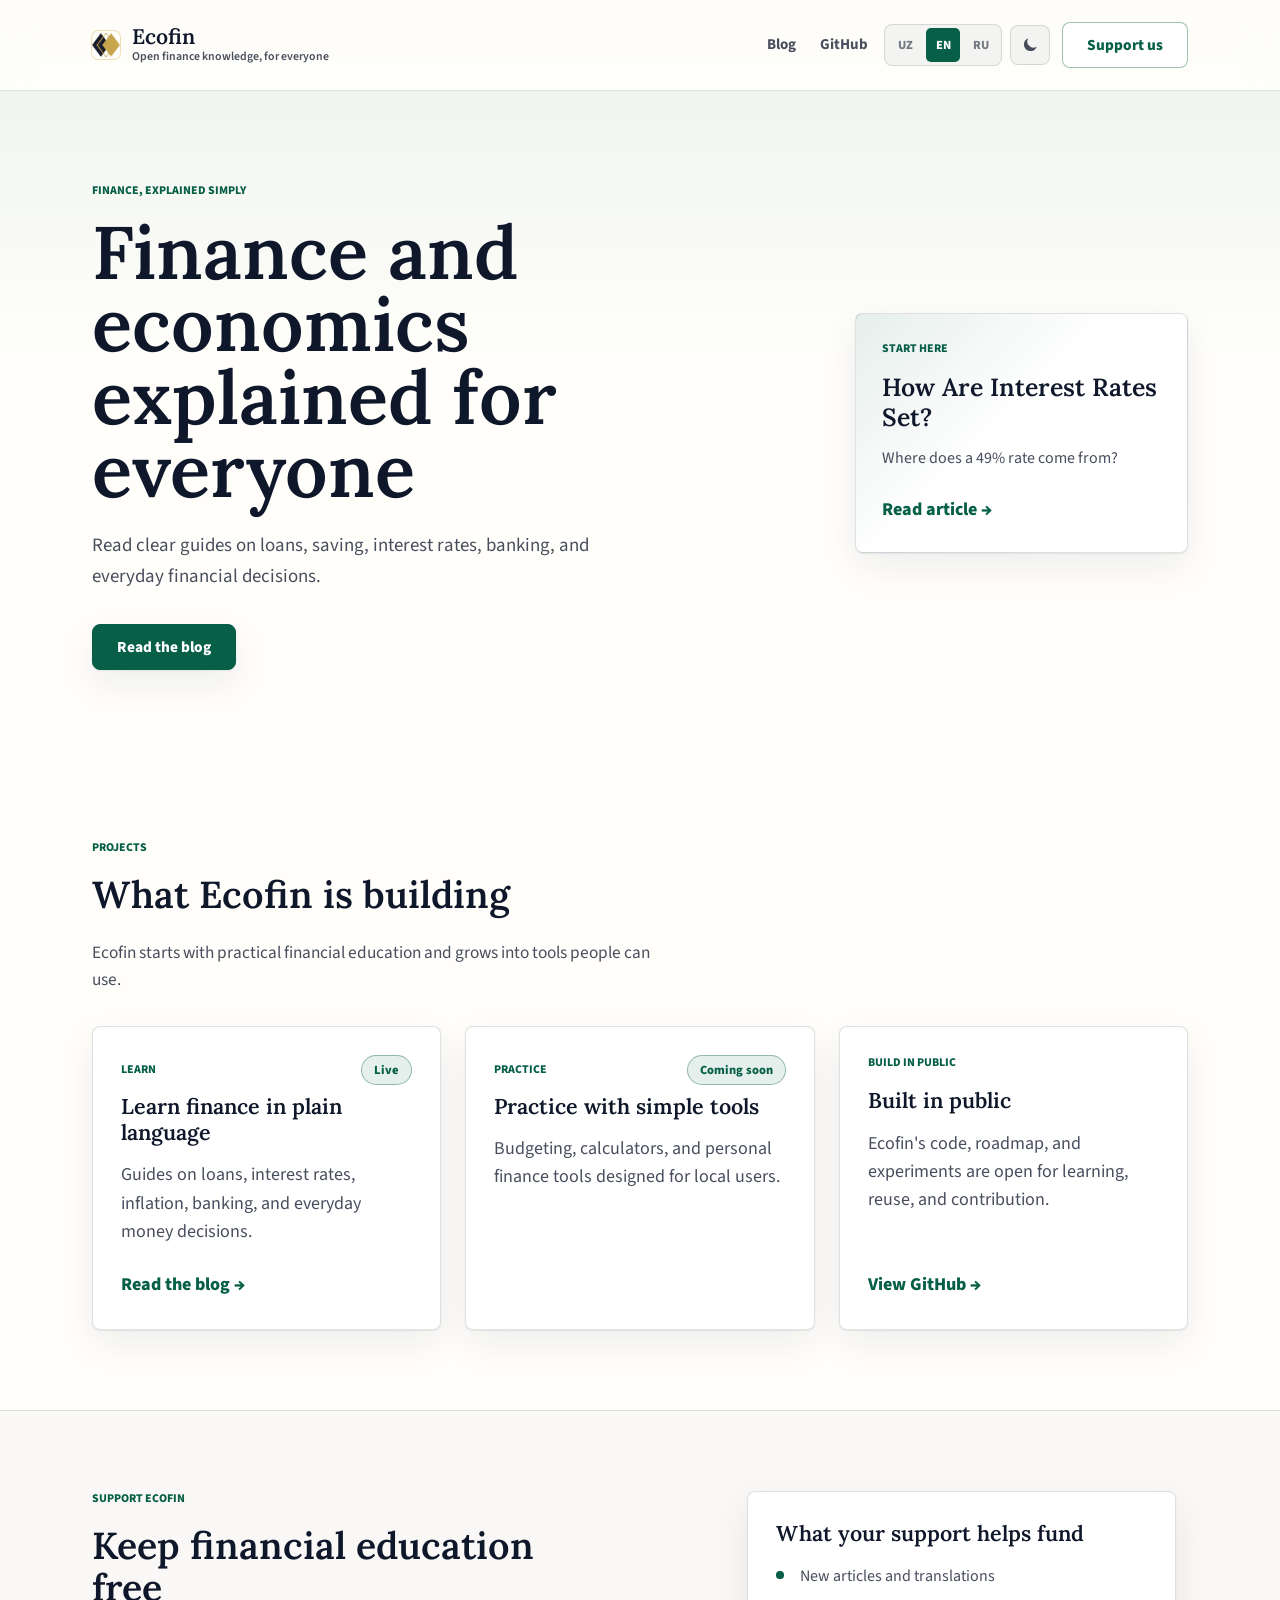
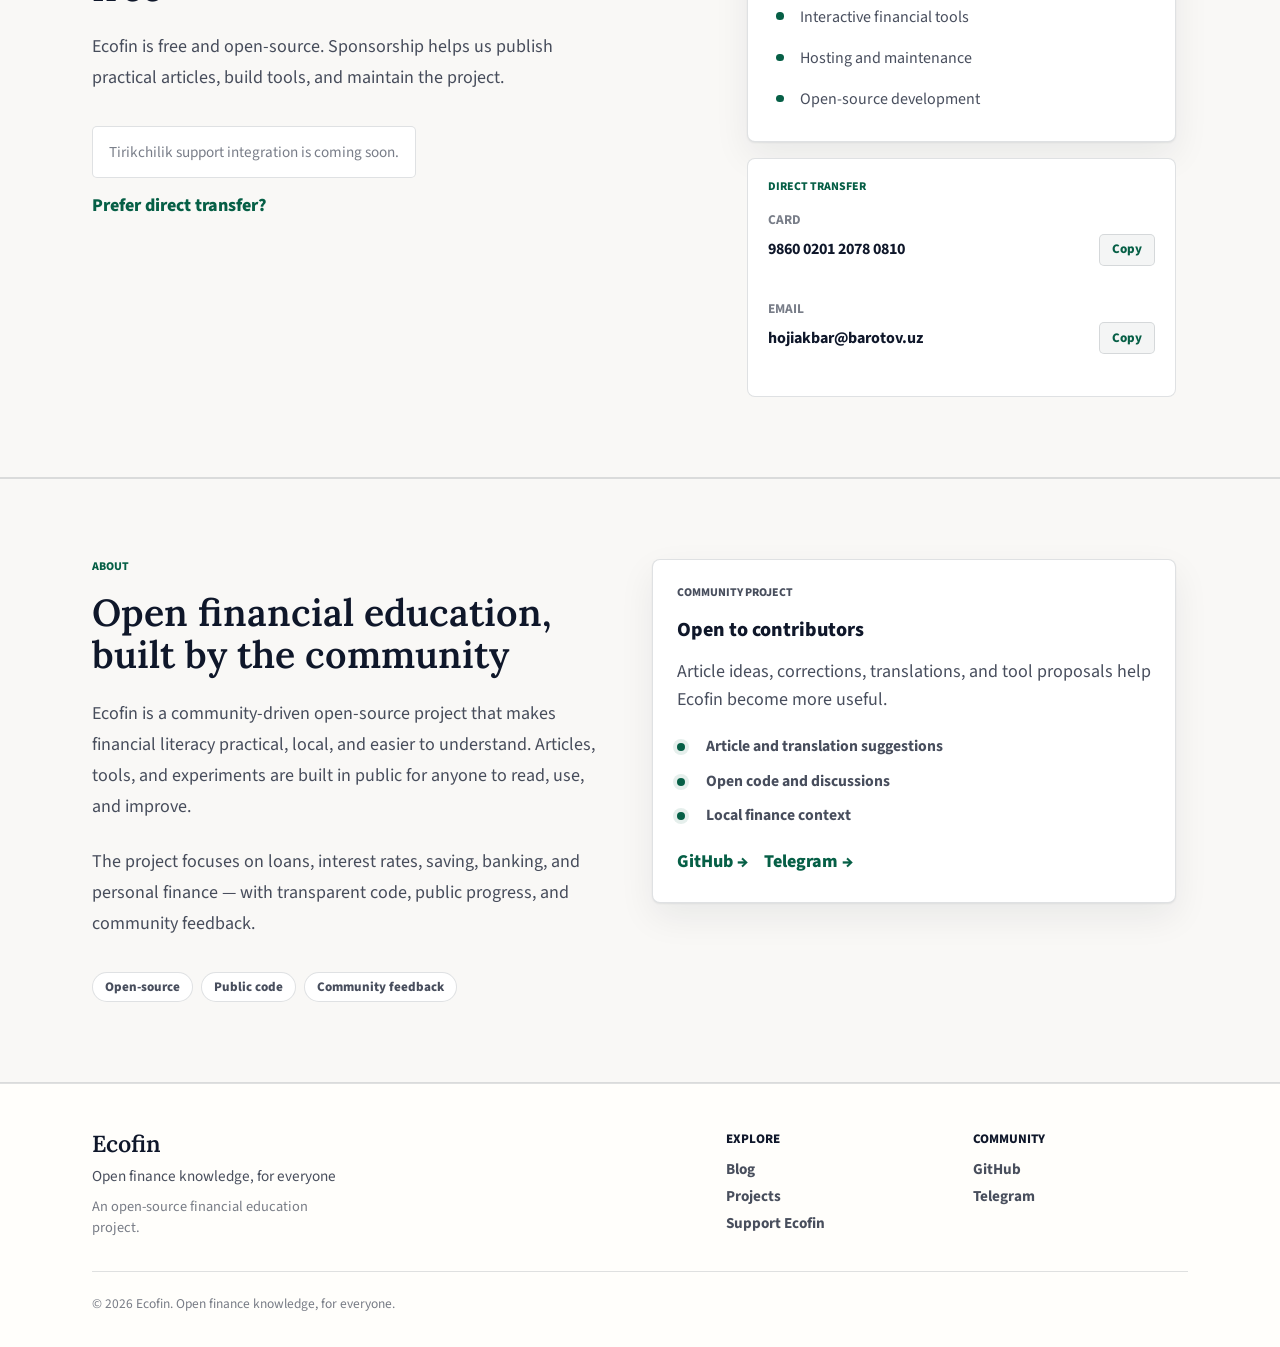
==== en/index.html @ 27144eed "20% SEO efforts" ====
<!doctype html>
<html lang="en">
    <head>
        <meta charset="UTF-8" />
        <meta name="viewport" content="width=device-width, initial-scale=1.0" />
        <meta name="author" content="Ecofin" />
        <meta name="robots" content="index, follow" />
        <meta name="description" content="Ecofin is a community-driven open-source project with simple guides on loans, saving, interest rates, banking, and everyday money decisions." />
        <meta property="og:title" content="Ecofin - financial literacy in simple language" />
        <meta property="og:description" content="Ecofin is a community-driven open-source project with simple guides on loans, saving, interest rates, banking, and everyday money decisions." />
        <meta property="og:type" content="website" />
        <meta property="og:url" content="https://ecofin.uz/en/" />
        <meta property="og:site_name" content="Ecofin" />
        <meta property="og:locale" content="en_US" />
        <meta property="og:locale:alternate" content="uz_UZ" />
        <meta property="og:locale:alternate" content="ru_RU" />
        <meta property="og:image" content="https://ecofin.uz/assets/ecofin-favicon.png" />
        <meta property="og:image:secure_url" content="https://ecofin.uz/assets/ecofin-favicon.png" />
        <meta property="og:image:type" content="image/png" />
        <meta property="og:image:width" content="152" />
        <meta property="og:image:height" content="128" />
        <meta property="og:image:alt" content="Ecofin - open finance knowledge, for everyone" />
        <meta name="twitter:card" content="summary" />
        <meta name="twitter:title" content="Ecofin - financial literacy in simple language" />
        <meta name="twitter:description" content="Ecofin is a community-driven open-source project with simple guides on loans, saving, interest rates, banking, and everyday money decisions." />
        <meta name="twitter:image" content="https://ecofin.uz/assets/ecofin-favicon.png" />
        <meta name="twitter:image:alt" content="Ecofin - open finance knowledge, for everyone" />
        <meta name="theme-color" content="#fffefb" />
        <title>Financial literacy and simple finance guides | Ecofin</title>
        <link rel="shortcut icon" href="../assets/ecofin-favicon.png" type="image/png" />
        <link rel="apple-touch-icon" href="../assets/ecofin-favicon.png" />
        <link rel="canonical" href="https://ecofin.uz/en/" />
        <link rel="alternate" hreflang="uz" href="https://ecofin.uz/" />
        <link rel="alternate" hreflang="en" href="https://ecofin.uz/en/" />
        <link rel="alternate" hreflang="ru" href="https://ecofin.uz/ru/" />
        <link rel="alternate" hreflang="x-default" href="https://ecofin.uz/" />
        <link rel="preconnect" href="https://fonts.googleapis.com" />
        <link rel="preconnect" href="https://fonts.gstatic.com" crossorigin />
        <link
            href="https://fonts.googleapis.com/css2?family=Lora:wght@500;600;700&family=Source+Sans+3:wght@400;500;600;700;800&display=swap"
            rel="stylesheet"
        />
        <link
            href="https://cdn.jsdelivr.net/npm/bootstrap@5.3.8/dist/css/bootstrap.min.css"
            rel="stylesheet"
            integrity="sha384-sRIl4kxILFvY47J16cr9ZwB07vP4J8+LH7qKQnuqkuIAvNWLzeN8tE5YBujZqJLB"
            crossorigin="anonymous"
        />
        <script>
            (() => {
                try {
                    if (localStorage.getItem("ecofin-theme") === "dark") {
                        document.documentElement.dataset.theme = "dark";
                        document
                            .querySelector('meta[name="theme-color"]')
                            ?.setAttribute("content", "#050807");
                    }
                } catch {
                    // Keep the light default when storage is unavailable.
                }
            })();
        </script>
        <script type="application/ld+json">
{
                "@context": "https://schema.org",
                "@graph": [
                                {
                                                "@type": "Organization",
                                                "@id": "https://ecofin.uz/#organization",
                                                "name": "Ecofin",
                                                "url": "https://ecofin.uz/",
                                                "logo": {
                                                                "@type": "ImageObject",
                                                                "url": "https://ecofin.uz/assets/ecofin-favicon.png",
                                                                "width": 152,
                                                                "height": 128
                                                },
                                                "sameAs": [
                                                                "https://github.com/ecofinuz",
                                                                "https://t.me/ecofin_uz"
                                                ]
                                },
                                {
                                                "@type": "WebSite",
                                                "@id": "https://ecofin.uz/#website",
                                                "url": "https://ecofin.uz/",
                                                "name": "Ecofin",
                                                "description": "Ecofin is a community-driven open-source project with simple guides on loans, saving, interest rates, banking, and everyday money decisions.",
                                                "publisher": {
                                                                "@id": "https://ecofin.uz/#organization"
                                                },
                                                "inLanguage": "en"
                                },
                                {
                                                "@type": "WebPage",
                                                "@id": "https://ecofin.uz/en/#webpage",
                                                "url": "https://ecofin.uz/en/",
                                                "name": "Financial literacy and simple finance guides | Ecofin",
                                                "description": "Ecofin is a community-driven open-source project with simple guides on loans, saving, interest rates, banking, and everyday money decisions.",
                                                "isPartOf": {
                                                                "@id": "https://ecofin.uz/#website"
                                                },
                                                "about": {
                                                                "@id": "https://ecofin.uz/#organization"
                                                },
                                                "inLanguage": "en"
                                }
                ]
}
        </script>
        <link rel="stylesheet" href="../style.css" />
        <!-- Google tag (gtag.js) -->
        <script
            async
            src="https://www.googletagmanager.com/gtag/js?id=G-R73J85XQ5N"
        ></script>
        <script>
            window.dataLayer = window.dataLayer || [];
            function gtag() {
                dataLayer.push(arguments);
            }
            gtag("js", new Date());

            gtag("config", "G-R73J85XQ5N");
        </script>
    </head>
    <body>
        <nav
            class="navbar navbar-expand-md site-nav sticky-top"
            aria-label="Primary navigation"
        >
            <div class="container">
                <a
                    href="/en/"
                    class="navbar-brand nav-brand"
                    aria-label="Ecofin home"
                >
                    <img
                        src="../assets/ecofin-favicon.png"
                        alt=""
                        class="nav-brand-logo"
                        width="28"
                        height="28"
                    />
                    <span class="nav-brand-copy">
                        <span class="nav-brand-name">Ecofin</span>
                        <span class="nav-brand-tagline i18n" data-lang="uz" hidden>
                            Ochiq moliyaviy bilim, hamma uchun
                        </span>
                        <span
                            class="nav-brand-tagline i18n"
                            data-lang="en"
                        >
                            Open finance knowledge, for everyone
                        </span>
                        <span
                            class="nav-brand-tagline i18n"
                            data-lang="ru"
                         hidden>
                            Открытые финансовые знания, для всех
                        </span>
                    </span>
                </a>

                <button
                    class="navbar-toggler"
                    type="button"
                    data-bs-toggle="collapse"
                    data-bs-target="#primaryNav"
                    aria-controls="primaryNav"
                    aria-expanded="false"
                    aria-label="Toggle navigation"
                >
                    <span class="navbar-toggler-icon"></span>
                </button>

                <div class="collapse navbar-collapse nav-menu" id="primaryNav">
                    <div
                        class="navbar-nav ms-md-auto align-items-md-center gap-md-2"
                    >
                        <a href="https://blog.ecofin.uz/en/" class="nav-link">
                            <span class="i18n" data-lang="uz" hidden>Blog</span>
                            <span class="i18n" data-lang="en">Blog</span>
                            <span class="i18n" data-lang="ru" hidden>Блог</span>
                        </a>

                        <a
                            href="https://github.com/ecofinuz"
                            target="_blank"
                            rel="noopener noreferrer"
                            class="nav-link"
                        >
                            GitHub
                        </a>

                        <nav
                            class="language-switch btn-group my-3 my-md-0"
                            aria-label="Language selector"
                        >
                                <a
                                    href="/"
                                    class="language-option"
                                    hreflang="uz"
                                    lang="uz"
                                >
                                    UZ
                                </a>
                                <a
                                    href="/en/"
                                    class="language-option active"
                                    hreflang="en"
                                    lang="en"
                                    aria-current="page"
                                >
                                    EN
                                </a>
                                <a
                                    href="/ru/"
                                    class="language-option"
                                    hreflang="ru"
                                    lang="ru"
                                >
                                    RU
                                </a>
                        </nav>

                        <button
                            class="theme-toggle my-1 my-md-0"
                            type="button"
                            data-theme-toggle
                            aria-label="Toggle color theme"
                            aria-pressed="false"
                        >
                            <svg
                                class="theme-toggle-icon theme-toggle-moon"
                                width="18"
                                height="18"
                                viewBox="0 0 24 24"
                                aria-hidden="true"
                            >
                                <path
                                    d="M21 14.2A8.1 8.1 0 0 1 9.8 3 8.8 8.8 0 1 0 21 14.2Z"
                                />
                            </svg>
                            <svg
                                class="theme-toggle-icon theme-toggle-sun"
                                width="18"
                                height="18"
                                viewBox="0 0 24 24"
                                aria-hidden="true"
                            >
                                <circle cx="12" cy="12" r="4" />
                                <path d="M12 2v2" />
                                <path d="M12 20v2" />
                                <path d="m4.93 4.93 1.41 1.41" />
                                <path d="m17.66 17.66 1.41 1.41" />
                                <path d="M2 12h2" />
                                <path d="M20 12h2" />
                                <path d="m6.34 17.66-1.41 1.41" />
                                <path d="m19.07 4.93-1.41 1.41" />
                            </svg>
                        </button>

                        <a
                            href="#sponsors"
                            class="btn button button-primary nav-support ms-md-1"
                        >
                            <span class="i18n" data-lang="uz"
                                 hidden>Qo'llab-quvvatlash</span
                            >
                            <span class="i18n" data-lang="en"
                                >Support us</span
                            >
                            <span class="i18n" data-lang="ru"
                                 hidden>Поддержать</span
                            >
                        </a>
                    </div>
                </div>
            </div>
        </nav>

        <main class="site-main">
            <section class="hero container" aria-labelledby="hero-title">
                <div class="row align-items-center g-5">
                    <div class="col-lg-7 col-xl-7 hero-copy">
                        <p class="label-small i18n" data-lang="uz" hidden>
                            Moliya sodda tilda
                        </p>
                        <p class="label-small i18n" data-lang="en">
                            Finance, explained simply
                        </p>
                        <p class="label-small i18n" data-lang="ru" hidden>
                            Финансы простым языком
                        </p>

                        <h1 id="hero-title" class="hero-title">
                            <span class="i18n" data-lang="uz"
                                 hidden>Moliya va iqtisod hammaga tushunarli
                                tilda</span
                            >
                            <span class="i18n" data-lang="en"
                                >Finance and economics explained for
                                everyone</span
                            >
                            <span class="i18n" data-lang="ru"
                                 hidden>Финансы и экономика понятным языком для
                                каждого</span
                            >
                        </h1>

                        <p class="hero-lede i18n" data-lang="uz" hidden>
                            Kreditlar, jamg'arma, foiz stavkalari, bank
                            xizmatlari va kundalik moliyaviy qarorlar bo'yicha
                            sodda qo'llanmalarni o'qing.
                        </p>
                        <p class="hero-lede i18n" data-lang="en">
                            Read clear guides on loans, saving, interest rates,
                            banking, and everyday financial decisions.
                        </p>
                        <p class="hero-lede i18n" data-lang="ru" hidden>
                            Читайте понятные материалы о кредитах, сбережениях,
                            процентных ставках, банках и повседневных финансовых
                            решениях.
                        </p>

                        <div
                            class="d-flex flex-column flex-sm-row gap-3 hero-actions"
                        >
                            <a
                                href="https://blog.ecofin.uz"
                                class="btn button button-primary i18n"
                                data-lang="uz"
                             hidden>
                                Blogni o'qish
                            </a>
                            <a
                                href="https://blog.ecofin.uz/en/"
                                class="btn button button-primary i18n"
                                data-lang="en"
                            >
                                Read the blog
                            </a>
                            <a
                                href="https://blog.ecofin.uz/ru/"
                                class="btn button button-primary i18n"
                                data-lang="ru"
                             hidden>
                                Читать блог
                            </a>
                        </div>
                    </div>

                    <div class="col-lg-5 col-xl-4 offset-xl-1">
                        <article class="hero-start-card">
                            <p class="label-small i18n" data-lang="uz" hidden>
                                Shu yerdan boshlang
                            </p>
                            <p class="label-small i18n" data-lang="en">
                                Start here
                            </p>
                            <p class="label-small i18n" data-lang="ru" hidden>
                                Начните здесь
                            </p>

                            <h2 class="hero-start-title">
                                <span class="i18n" data-lang="uz"
                                     hidden>Foiz stavkasi qanday belgilanadi?</span
                                >
                                <span class="i18n" data-lang="en"
                                    >How Are Interest Rates Set?</span
                                >
                                <span class="i18n" data-lang="ru"
                                     hidden>Как формируется процентная ставка?</span
                                >
                            </h2>

                            <p
                                class="hero-start-description i18n"
                                data-lang="uz"
                             hidden>
                                49% stavka qayerdan keladi?
                            </p>
                            <p
                                class="hero-start-description i18n"
                                data-lang="en"
                            >
                                Where does a 49% rate come from?
                            </p>
                            <p
                                class="hero-start-description i18n"
                                data-lang="ru"
                             hidden>
                                Откуда берется ставка 49%?
                            </p>

                            <a
                                href="https://blog.ecofin.uz/kredit/foiz-stavkasi-qanday-belgilanadi/"
                                class="text-link hero-start-link i18n"
                                data-lang="uz"
                             hidden>
                                Maqolani o'qish →
                            </a>
                            <a
                                href="https://blog.ecofin.uz/en/loan/how-rates-are-determined/"
                                class="text-link hero-start-link i18n"
                                data-lang="en"
                            >
                                Read article →
                            </a>
                            <a
                                href="https://blog.ecofin.uz/ru/kredit/kak-formiruetsya-protsentnaya-stavka/"
                                class="text-link hero-start-link i18n"
                                data-lang="ru"
                             hidden>
                                Читать статью →
                            </a>
                        </article>
                    </div>
                </div>
            </section>

            <section
                id="projects"
                class="page-section"
                aria-labelledby="projects-title"
            >
                <div class="container">
                    <p class="section-label i18n" data-lang="uz" hidden>Loyihalar</p>
                    <p class="section-label i18n" data-lang="en">
                        Projects
                    </p>
                    <p class="section-label i18n" data-lang="ru" hidden>
                        Проекты
                    </p>

                    <div class="section-heading-row">
                        <h2 id="projects-title">
                            <span class="i18n" data-lang="uz"
                                 hidden>Ecofin nimalar yaratmoqda</span
                            >
                            <span class="i18n" data-lang="en"
                                >What Ecofin is building</span
                            >
                            <span class="i18n" data-lang="ru"
                                 hidden>Что создает Ecofin</span
                            >
                        </h2>
                        <p class="section-subtitle i18n" data-lang="uz" hidden>
                            Ecofin amaliy moliyaviy ta'limdan boshlanadi va
                            odamlar ishlata oladigan vositalarga aylanadi.
                        </p>
                        <p class="section-subtitle i18n" data-lang="en">
                            Ecofin starts with practical financial education and
                            grows into tools people can use.
                        </p>
                        <p class="section-subtitle i18n" data-lang="ru" hidden>
                            Ecofin начинается с практического финансового
                            образования и развивается в инструменты, которыми
                            можно пользоваться.
                        </p>
                    </div>

                    <div class="row g-4">
                        <div class="col-12 col-md-4">
                            <article
                                class="card info-card project-card project-card--passive h-100"
                            >
                                <div class="card-body">
                                    <div class="card-topline">
                                        <p class="eyebrow">
                                            <span class="i18n" data-lang="uz"
                                                 hidden>O'rganing</span
                                            >
                                            <span
                                                class="i18n"
                                                data-lang="en"
                                                >Learn</span
                                            >
                                            <span
                                                class="i18n"
                                                data-lang="ru"
                                                 hidden>Учитесь</span
                                            >
                                        </p>
                                        <span class="badge">
                                            <span class="i18n" data-lang="uz"
                                                 hidden>Ishlayapti</span
                                            >
                                            <span
                                                class="i18n"
                                                data-lang="en"
                                                >Live</span
                                            >
                                            <span
                                                class="i18n"
                                                data-lang="ru"
                                                 hidden>Доступно</span
                                            >
                                        </span>
                                    </div>
                                    <h3>
                                        <span class="i18n" data-lang="uz"
                                             hidden>Moliyani sodda tilda
                                            o'rganing</span
                                        >
                                        <span class="i18n" data-lang="en"
                                            >Learn finance in plain
                                            language</span
                                        >
                                        <span class="i18n" data-lang="ru"
                                             hidden>Изучайте финансы простым
                                            языком</span
                                        >
                                    </h3>
                                    <p
                                        class="project-card-copy i18n"
                                        data-lang="uz"
                                     hidden>
                                        Kreditlar, foiz stavkalari, inflyatsiya,
                                        bank xizmatlari va kundalik pul
                                        qarorlari bo'yicha qo'llanmalar.
                                    </p>
                                    <p
                                        class="project-card-copy i18n"
                                        data-lang="en"
                                    >
                                        Guides on loans, interest rates,
                                        inflation, banking, and everyday money
                                        decisions.
                                    </p>
                                    <p
                                        class="project-card-copy i18n"
                                        data-lang="ru"
                                     hidden>
                                        Материалы о кредитах, процентных
                                        ставках, инфляции, банках и повседневных
                                        денежных решениях.
                                    </p>
                                    <a
                                        href="https://blog.ecofin.uz"
                                        class="text-link i18n"
                                        data-lang="uz"
                                         hidden>Blogni o'qish →</a
                                    >
                                    <a
                                        href="https://blog.ecofin.uz/en/"
                                        class="text-link i18n"
                                        data-lang="en"
                                        >Read the blog →</a
                                    >
                                    <a
                                        href="https://blog.ecofin.uz/ru/"
                                        class="text-link i18n"
                                        data-lang="ru"
                                         hidden>Читать блог →</a
                                    >
                                </div>
                            </article>
                        </div>

                        <div class="col-12 col-md-4">
                            <article class="card info-card project-card h-100">
                                <div class="card-body">
                                    <div class="card-topline">
                                        <p class="eyebrow">
                                            <span class="i18n" data-lang="uz"
                                                 hidden>Amalda qo'llang</span
                                            >
                                            <span
                                                class="i18n"
                                                data-lang="en"
                                                >Practice</span
                                            >
                                            <span
                                                class="i18n"
                                                data-lang="ru"
                                                 hidden>Практикуйтесь</span
                                            >
                                        </p>
                                        <span class="badge">
                                            <span class="i18n" data-lang="uz"
                                                 hidden>Tez kunda</span
                                            >
                                            <span
                                                class="i18n"
                                                data-lang="en"
                                                >Coming soon</span
                                            >
                                            <span
                                                class="i18n"
                                                data-lang="ru"
                                                 hidden>Скоро</span
                                            >
                                        </span>
                                    </div>
                                    <h3>
                                        <span class="i18n" data-lang="uz"
                                             hidden>Sodda vositalar bilan mashq
                                            qiling</span
                                        >
                                        <span class="i18n" data-lang="en"
                                            >Practice with simple tools</span
                                        >
                                        <span class="i18n" data-lang="ru"
                                             hidden>Практикуйтесь с простыми
                                            инструментами</span
                                        >
                                    </h3>
                                    <p
                                        class="project-card-copy i18n"
                                        data-lang="uz"
                                     hidden>
                                        Mahalliy foydalanuvchilar uchun budjet,
                                        kalkulyatorlar va shaxsiy moliya
                                        vositalari.
                                    </p>
                                    <p
                                        class="project-card-copy i18n"
                                        data-lang="en"
                                    >
                                        Budgeting, calculators, and personal
                                        finance tools designed for local users.
                                    </p>
                                    <p
                                        class="project-card-copy i18n"
                                        data-lang="ru"
                                     hidden>
                                        Бюджетирование, калькуляторы и
                                        инструменты личных финансов для
                                        локальных пользователей.
                                    </p>
                                </div>
                            </article>
                        </div>

                        <div class="col-12 col-md-4">
                            <article class="card info-card project-card h-100">
                                <div class="card-body">
                                    <p class="eyebrow">
                                        <span class="i18n" data-lang="uz"
                                             hidden>Ochiq yaratiladi</span
                                        >
                                        <span class="i18n" data-lang="en"
                                            >Build in public</span
                                        >
                                        <span class="i18n" data-lang="ru"
                                             hidden>Открытая разработка</span
                                        >
                                    </p>
                                    <h3>
                                        <span class="i18n" data-lang="uz"
                                             hidden>Ochiq tarzda quriladi</span
                                        >
                                        <span class="i18n" data-lang="en"
                                            >Built in public</span
                                        >
                                        <span class="i18n" data-lang="ru"
                                             hidden>Создается открыто</span
                                        >
                                    </h3>
                                    <p
                                        class="project-card-copy i18n"
                                        data-lang="uz"
                                     hidden>
                                        Ecofin kodi, rejasi va tajribalari
                                        o'rganish, qayta ishlatish va hissa
                                        qo'shish uchun ochiq.
                                    </p>
                                    <p
                                        class="project-card-copy i18n"
                                        data-lang="en"
                                    >
                                        Ecofin's code, roadmap, and experiments
                                        are open for learning, reuse, and
                                        contribution.
                                    </p>
                                    <p
                                        class="project-card-copy i18n"
                                        data-lang="ru"
                                     hidden>
                                        Код, планы и эксперименты Ecofin открыты
                                        для изучения, повторного использования и
                                        участия.
                                    </p>
                                    <a
                                        href="https://github.com/ecofinuz"
                                        target="_blank"
                                        rel="noopener noreferrer"
                                        class="text-link"
                                    >
                                        <span class="i18n" data-lang="uz"
                                             hidden>GitHub'da ko'rish →</span
                                        >
                                        <span class="i18n" data-lang="en"
                                            >View GitHub →</span
                                        >
                                        <span class="i18n" data-lang="ru"
                                             hidden>Смотреть на GitHub →</span
                                        >
                                    </a>
                                </div>
                            </article>
                        </div>
                    </div>
                </div>
            </section>

            <section
                id="sponsors"
                class="page-section section-band sponsors-section"
                aria-labelledby="sponsors-title"
            >
                <div class="container">
                    <div class="row g-5 align-items-start">
                        <div class="col-lg-6 section-copy">
                            <p class="section-label i18n" data-lang="uz" hidden>
                                Ecofin'ni qo'llab-quvvatlang
                            </p>
                            <p class="section-label i18n" data-lang="en">
                                Support Ecofin
                            </p>
                            <p class="section-label i18n" data-lang="ru" hidden>
                                Поддержите Ecofin
                            </p>

                            <h2 id="sponsors-title">
                                <span class="i18n" data-lang="uz"
                                     hidden>Moliyaviy ta'lim bepul qolishiga yordam
                                    bering</span
                                >
                                <span class="i18n" data-lang="en"
                                    >Keep financial education free</span
                                >
                                <span class="i18n" data-lang="ru"
                                     hidden>Помогите сохранить финансовое образование
                                    бесплатным</span
                                >
                            </h2>

                            <p class="i18n" data-lang="uz" hidden>
                                Ecofin bepul va ochiq kodli. Homiylik amaliy
                                maqolalar chiqarish, vositalar yaratish va
                                loyihani qo'llab turishga yordam beradi.
                            </p>
                            <p class="i18n" data-lang="en">
                                Ecofin is free and open-source. Sponsorship
                                helps us publish practical articles, build
                                tools, and maintain the project.
                            </p>
                            <p class="i18n" data-lang="ru" hidden>
                                Ecofin бесплатный и с открытым исходным кодом.
                                Поддержка помогает выпускать практические
                                материалы, создавать инструменты и поддерживать
                                проект.
                            </p>

                            <div class="support-actions">
                                <a
                                    class="btn button button-primary support-service-link"
                                    data-support-service-link
                                    target="_blank"
                                    rel="noopener noreferrer"
                                    hidden
                                >
                                    <span class="i18n" data-lang="uz"
                                         hidden>Tirikchilik orqali qo'llab-quvvatlash
                                        →</span
                                    >
                                    <span class="i18n" data-lang="en"
                                        >Support on Tirikchilik →</span
                                    >
                                    <span class="i18n" data-lang="ru"
                                         hidden>Поддержать через Tirikchilik →</span
                                    >
                                </a>

                                <p
                                    class="support-service-note"
                                    data-support-service-note
                                >
                                    <span class="i18n" data-lang="uz" hidden>
                                        Tirikchilik orqali qo'llab-quvvatlash
                                        tez kunda qo'shiladi.
                                    </span>
                                    <span class="i18n" data-lang="en">
                                        Tirikchilik support integration is
                                        coming soon.
                                    </span>
                                    <span class="i18n" data-lang="ru" hidden>
                                        Поддержка через Tirikchilik скоро
                                        появится.
                                    </span>
                                </p>

                                <a
                                    href="#direct-transfer"
                                    class="text-link support-direct-link"
                                >
                                    <span class="i18n" data-lang="uz"
                                         hidden>To'g'ridan-to'g'ri o'tkazma
                                        kerakmi?</span
                                    >
                                    <span class="i18n" data-lang="en"
                                        >Prefer direct transfer?</span
                                    >
                                    <span class="i18n" data-lang="ru"
                                         hidden>Предпочитаете прямой перевод?</span
                                    >
                                </a>
                            </div>
                        </div>

                        <div class="col-lg-5 offset-lg-1">
                            <article class="card info-card funding-card">
                                <div class="card-body">
                                    <h3>
                                        <span class="i18n" data-lang="uz"
                                             hidden>Homiylik nimalarga yordam
                                            beradi</span
                                        >
                                        <span class="i18n" data-lang="en"
                                            >What your support helps fund</span
                                        >
                                        <span class="i18n" data-lang="ru"
                                             hidden>На что помогает поддержка</span
                                        >
                                    </h3>
                                    <ul class="funding-list">
                                        <li>
                                            <span class="i18n" data-lang="uz"
                                                 hidden>Yangi maqolalar va
                                                tarjimalar</span
                                            >
                                            <span
                                                class="i18n"
                                                data-lang="en"
                                                >New articles and
                                                translations</span
                                            >
                                            <span
                                                class="i18n"
                                                data-lang="ru"
                                                 hidden>Новые статьи и переводы</span
                                            >
                                        </li>
                                        <li>
                                            <span class="i18n" data-lang="uz"
                                                 hidden>Interaktiv moliyaviy
                                                vositalar</span
                                            >
                                            <span
                                                class="i18n"
                                                data-lang="en"
                                                >Interactive financial
                                                tools</span
                                            >
                                            <span
                                                class="i18n"
                                                data-lang="ru"
                                                 hidden>Интерактивные финансовые
                                                инструменты</span
                                            >
                                        </li>
                                        <li>
                                            <span class="i18n" data-lang="uz"
                                                 hidden>Hosting va texnik xizmat</span
                                            >
                                            <span
                                                class="i18n"
                                                data-lang="en"
                                                >Hosting and maintenance</span
                                            >
                                            <span
                                                class="i18n"
                                                data-lang="ru"
                                                 hidden>Хостинг и поддержка</span
                                            >
                                        </li>
                                        <li>
                                            <span class="i18n" data-lang="uz"
                                                 hidden>Ochiq kodli ishlab
                                                chiqish</span
                                            >
                                            <span
                                                class="i18n"
                                                data-lang="en"
                                                >Open-source development</span
                                            >
                                            <span
                                                class="i18n"
                                                data-lang="ru"
                                                 hidden>Open-source разработка</span
                                            >
                                        </li>
                                    </ul>
                                </div>
                            </article>

                            <article
                                id="direct-transfer"
                                class="card info-card direct-transfer-card"
                            >
                                <div class="card-body">
                                    <p class="eyebrow">
                                        <span class="i18n" data-lang="uz"
                                             hidden>To'g'ridan-to'g'ri o'tkazma</span
                                        >
                                        <span class="i18n" data-lang="en"
                                            >Direct transfer</span
                                        >
                                        <span class="i18n" data-lang="ru"
                                             hidden>Прямой перевод</span
                                        >
                                    </p>
                                    <div class="transfer-details">
                                        <div class="direct-transfer-row">
                                            <span class="transfer-label">
                                                <span
                                                    class="i18n"
                                                    data-lang="uz"
                                                     hidden>Karta</span
                                                >
                                                <span
                                                    class="i18n"
                                                    data-lang="en"
                                                    >Card</span
                                                >
                                                <span
                                                    class="i18n"
                                                    data-lang="ru"
                                                     hidden>Карта</span
                                                >
                                            </span>
                                            <strong>9860 0201 2078 0810</strong>
                                            <button
                                                class="copy-button"
                                                type="button"
                                                data-copy-value="9860 0201 2078 0810"
                                                data-copy-copied-uz="Karta nusxalandi"
                                                data-copy-copied-en="Card copied"
                                                data-copy-copied-ru="Карта скопирована"
                                                data-copy-failed-uz="Nusxalab bo'lmadi"
                                                data-copy-failed-en="Could not copy"
                                                data-copy-failed-ru="Не удалось скопировать"
                                            >
                                                <span
                                                    class="i18n"
                                                    data-lang="uz"
                                                     hidden>Nusxalash</span
                                                >
                                                <span
                                                    class="i18n"
                                                    data-lang="en"
                                                    >Copy</span
                                                >
                                                <span
                                                    class="i18n"
                                                    data-lang="ru"
                                                     hidden>Копировать</span
                                                >
                                            </button>
                                            <span
                                                class="copy-status"
                                                data-copy-status
                                                aria-live="polite"
                                            ></span>
                                        </div>

                                        <div class="direct-transfer-row">
                                            <span class="transfer-label"
                                                >Email</span
                                            >
                                            <strong
                                                >hojiakbar@barotov.uz</strong
                                            >
                                            <button
                                                class="copy-button"
                                                type="button"
                                                data-copy-value="hojiakbar@barotov.uz"
                                                data-copy-copied-uz="Email nusxalandi"
                                                data-copy-copied-en="Email copied"
                                                data-copy-copied-ru="Email скопирован"
                                                data-copy-failed-uz="Nusxalab bo'lmadi"
                                                data-copy-failed-en="Could not copy"
                                                data-copy-failed-ru="Не удалось скопировать"
                                            >
                                                <span
                                                    class="i18n"
                                                    data-lang="uz"
                                                     hidden>Nusxalash</span
                                                >
                                                <span
                                                    class="i18n"
                                                    data-lang="en"
                                                    >Copy</span
                                                >
                                                <span
                                                    class="i18n"
                                                    data-lang="ru"
                                                     hidden>Копировать</span
                                                >
                                            </button>
                                            <span
                                                class="copy-status"
                                                data-copy-status
                                                aria-live="polite"
                                            ></span>
                                        </div>
                                    </div>
                                </div>
                            </article>
                        </div>
                    </div>
                </div>
            </section>

            <section
                id="about"
                class="page-section section-band about-section"
                aria-labelledby="about-title"
            >
                <div class="container">
                    <div class="row g-5 align-items-start">
                        <div class="col-lg-6 section-copy">
                            <p class="section-label i18n" data-lang="uz" hidden>
                                Biz haqimizda
                            </p>
                            <p class="section-label i18n" data-lang="en">
                                About
                            </p>
                            <p class="section-label i18n" data-lang="ru" hidden>
                                О нас
                            </p>

                            <h2 id="about-title">
                                <span class="i18n" data-lang="uz"
                                     hidden>Hamjamiyat qurayotgan ochiq moliyaviy
                                    ta'lim</span
                                >
                                <span class="i18n" data-lang="en"
                                    >Open financial education, built by the
                                    community</span
                                >
                                <span class="i18n" data-lang="ru"
                                     hidden>Открытое финансовое образование,
                                    создаваемое сообществом</span
                                >
                            </h2>
                            <p class="i18n" data-lang="uz" hidden>
                                Ecofin moliyaviy savodxonlikni amaliy, mahalliy
                                va tushunarli qilishga qaratilgan hamjamiyatga
                                ochiq, open-source loyihadir. Maqolalar,
                                vositalar va tajribalar omma uchun ochiq
                                yaratiladi.
                            </p>
                            <p class="i18n" data-lang="en">
                                Ecofin is a community-driven open-source project
                                that makes financial literacy practical, local,
                                and easier to understand. Articles, tools, and
                                experiments are built in public for anyone to
                                read, use, and improve.
                            </p>
                            <p class="i18n" data-lang="ru" hidden>
                                Ecofin — open-source проект, развиваемый
                                сообществом. Он делает финансовую грамотность
                                практичной, локальной и понятной. Материалы,
                                инструменты и эксперименты создаются публично,
                                чтобы ими можно было пользоваться и улучшать их.
                            </p>
                            <p class="i18n" data-lang="uz" hidden>
                                Loyiha kreditlar, foiz stavkalari, jamg'arma,
                                bank xizmatlari va shaxsiy moliya kabi
                                mavzularga e'tibor qaratadi — kod, yo'l xaritasi
                                va fikr-mulohaza jarayoni esa ochiq.
                            </p>
                            <p class="i18n" data-lang="en">
                                The project focuses on loans, interest rates,
                                saving, banking, and personal finance — with
                                transparent code, public progress, and community
                                feedback.
                            </p>
                            <p class="i18n" data-lang="ru" hidden>
                                Проект фокусируется на кредитах, процентных
                                ставках, сбережениях, банках и личных финансах —
                                с открытым кодом, публичным прогрессом и
                                обратной связью сообщества.
                            </p>

                            <div class="about-trust-row">
                                <span>
                                    <span class="i18n" data-lang="uz"
                                         hidden>Ochiq kodli</span
                                    >
                                    <span class="i18n" data-lang="en"
                                        >Open-source</span
                                    >
                                    <span class="i18n" data-lang="ru"
                                         hidden>Open-source</span
                                    >
                                </span>
                                <span>
                                    <span class="i18n" data-lang="uz"
                                         hidden>Kodi ochiq</span
                                    >
                                    <span class="i18n" data-lang="en"
                                        >Public code</span
                                    >
                                    <span class="i18n" data-lang="ru"
                                         hidden>Открытый код</span
                                    >
                                </span>
                                <span>
                                    <span class="i18n" data-lang="uz"
                                         hidden>Hamjamiyat fikri</span
                                    >
                                    <span class="i18n" data-lang="en"
                                        >Community feedback</span
                                    >
                                    <span class="i18n" data-lang="ru"
                                         hidden>Обратная связь сообщества</span
                                    >
                                </span>
                            </div>
                        </div>

                        <div class="col-lg-6">
                            <article class="card community-panel">
                                <div class="card-body">
                                    <p class="section-label community-label">
                                        <span class="i18n" data-lang="uz"
                                             hidden>Hamjamiyat loyihasi</span
                                        >
                                        <span class="i18n" data-lang="en"
                                            >Community project</span
                                        >
                                        <span class="i18n" data-lang="ru"
                                             hidden>Проект сообщества</span
                                        >
                                    </p>
                                    <h3>
                                        <span class="i18n" data-lang="uz"
                                             hidden>Hissa qo'shish uchun ochiq</span
                                        >
                                        <span class="i18n" data-lang="en"
                                            >Open to contributors</span
                                        >
                                        <span class="i18n" data-lang="ru"
                                             hidden>Открыт для участия</span
                                        >
                                    </h3>
                                    <p>
                                        <span class="i18n" data-lang="uz" hidden>
                                            Maqola takliflari, tuzatishlar,
                                            tarjimalar va vosita g'oyalari
                                            Ecofin foydaliroq bo'lishiga yordam
                                            beradi.
                                        </span>
                                        <span class="i18n" data-lang="en">
                                            Article ideas, corrections,
                                            translations, and tool proposals help
                                            Ecofin become more useful.
                                        </span>
                                        <span class="i18n" data-lang="ru" hidden>
                                            Идеи для статей, исправления,
                                            переводы и предложения для
                                            инструментов помогают Ecofin быть
                                            полезнее.
                                        </span>
                                    </p>
                                    <ul class="community-list">
                                        <li>
                                            <span class="i18n" data-lang="uz"
                                                 hidden>Maqola va tarjima
                                                takliflari</span
                                            >
                                            <span
                                                class="i18n"
                                                data-lang="en"
                                                >Article and translation
                                                suggestions</span
                                            >
                                            <span
                                                class="i18n"
                                                data-lang="ru"
                                                 hidden>Предложения статей и
                                                переводов</span
                                            >
                                        </li>
                                        <li>
                                            <span class="i18n" data-lang="uz"
                                                 hidden>Ochiq kod va muhokamalar</span
                                            >
                                            <span
                                                class="i18n"
                                                data-lang="en"
                                                >Open code and discussions</span
                                            >
                                            <span
                                                class="i18n"
                                                data-lang="ru"
                                                 hidden>Открытый код и обсуждения</span
                                            >
                                        </li>
                                        <li>
                                            <span class="i18n" data-lang="uz"
                                                 hidden>Mahalliy moliya tajribasi</span
                                            >
                                            <span
                                                class="i18n"
                                                data-lang="en"
                                                >Local finance context</span
                                            >
                                            <span
                                                class="i18n"
                                                data-lang="ru"
                                                 hidden>Локальный финансовый
                                                контекст</span
                                            >
                                        </li>
                                    </ul>
                                    <div class="community-actions">
                                        <a
                                            href="https://github.com/ecofinuz"
                                            target="_blank"
                                            rel="noopener noreferrer"
                                            class="text-link"
                                            >GitHub →</a
                                        >
                                        <a
                                            href="https://t.me/ecofin_uz"
                                            target="_blank"
                                            rel="noopener noreferrer"
                                            class="text-link"
                                            >Telegram →</a
                                        >
                                    </div>
                                </div>
                            </article>
                        </div>
                    </div>
                </div>
            </section>
        </main>

        <footer class="site-footer">
            <div class="container">
                <div class="footer-grid">
                    <div class="footer-brand-block">
                        <span class="footer-brand">Ecofin</span>
                        <p class="footer-tagline">
                            <span class="i18n" data-lang="uz"
                                 hidden>Ochiq moliyaviy bilim, hamma uchun</span
                            >
                            <span class="i18n" data-lang="en"
                                >Open finance knowledge, for everyone</span
                            >
                            <span class="i18n" data-lang="ru"
                                 hidden>Открытые финансовые знания, для всех</span
                            >
                        </p>
                        <p class="footer-open-source">
                            <span class="i18n" data-lang="uz"
                                 hidden>Ochiq kodli moliyaviy ta'lim loyihasi.</span
                            >
                            <span class="i18n" data-lang="en"
                                >An open-source financial education
                                project.</span
                            >
                            <span class="i18n" data-lang="ru"
                                 hidden>Open-source проект финансового
                                образования.</span
                            >
                        </p>
                    </div>

                    <div class="footer-column">
                        <p class="footer-heading">
                            <span class="i18n" data-lang="uz"
                                 hidden>Yo'nalishlar</span
                            >
                            <span class="i18n" data-lang="en"
                                >Explore</span
                            >
                            <span class="i18n" data-lang="ru"
                                 hidden>Разделы</span
                            >
                        </p>
                        <nav class="footer-links">
                            <a href="https://blog.ecofin.uz/en/">
                                <span class="i18n" data-lang="uz" hidden>Blog</span>
                                <span class="i18n" data-lang="en"
                                    >Blog</span
                                >
                                <span class="i18n" data-lang="ru"
                                     hidden>Блог</span
                                >
                            </a>
                            <a href="#projects">
                                <span class="i18n" data-lang="uz"
                                     hidden>Loyihalar</span
                                >
                                <span class="i18n" data-lang="en"
                                    >Projects</span
                                >
                                <span class="i18n" data-lang="ru"
                                     hidden>Проекты</span
                                >
                            </a>
                            <a href="#sponsors">
                                <span class="i18n" data-lang="uz"
                                     hidden>Ecofin'ni qo'llab-quvvatlash</span
                                >
                                <span class="i18n" data-lang="en"
                                    >Support Ecofin</span
                                >
                                <span class="i18n" data-lang="ru"
                                     hidden>Поддержать Ecofin</span
                                >
                            </a>
                        </nav>
                    </div>

                    <div class="footer-column">
                        <p class="footer-heading">
                            <span class="i18n" data-lang="uz" hidden>Hamjamiyat</span>
                            <span class="i18n" data-lang="en"
                                >Community</span
                            >
                            <span class="i18n" data-lang="ru"
                                 hidden>Сообщество</span
                            >
                        </p>
                        <nav class="footer-links">
                            <a
                                href="https://github.com/ecofinuz"
                                target="_blank"
                                rel="noopener noreferrer"
                                >GitHub</a
                            >
                            <a
                                href="https://t.me/ecofin_uz"
                                target="_blank"
                                rel="noopener noreferrer"
                                >Telegram</a
                            >
                        </nav>
                    </div>
                </div>

                <div class="footer-bottom">
                    <p>
                        <span class="i18n" data-lang="uz"
                             hidden>© 2026 Ecofin. Ochiq moliyaviy bilim, hamma
                            uchun.</span
                        >
                        <span class="i18n" data-lang="en"
                            >© 2026 Ecofin. Open finance knowledge, for
                            everyone.</span
                        >
                        <span class="i18n" data-lang="ru"
                             hidden>© 2026 Ecofin. Открытые финансовые знания, для
                            всех.</span
                        >
                    </p>
                </div>
            </div>
        </footer>

        <script
            src="https://cdn.jsdelivr.net/npm/bootstrap@5.3.8/dist/js/bootstrap.bundle.min.js"
            integrity="sha384-FKyoEForCGlyvwx9Hj09JcYn3nv7wiPVlz7YYwJrWVcXK/BmnVDxM+D2scQbITxI"
            crossorigin="anonymous"
        ></script>
        <script>
            const themeToggle = document.querySelector("[data-theme-toggle]");
            const themeColor = document.querySelector(
                'meta[name="theme-color"]',
            );
            const themeStorageKey = "ecofin-theme";
            // TODO: Add Ecofin's Tirikchilik support URL when the public page is ready.
            const ECOFIN_TIRIKCHILIK_SUPPORT_URL = "";
            const supportServiceLinks = document.querySelectorAll(
                "[data-support-service-link]",
            );
            const supportServiceNotes = document.querySelectorAll(
                "[data-support-service-note]",
            );
            const copyButtons = document.querySelectorAll("[data-copy-value]");

            function setTheme(theme) {
                const isDark = theme === "dark";
                document.documentElement.dataset.theme = isDark
                    ? "dark"
                    : "light";
                themeColor?.setAttribute(
                    "content",
                    isDark ? "#050807" : "#fffefb",
                );
                themeToggle?.setAttribute("aria-pressed", String(isDark));
                try {
                    localStorage.setItem(
                        themeStorageKey,
                        isDark ? "dark" : "light",
                    );
                } catch {
                    // The visual toggle still works without persistent storage.
                }
            }

            function setupSupportLinks() {
                const supportUrl = ECOFIN_TIRIKCHILIK_SUPPORT_URL.trim();
                const hasSupportUrl = supportUrl.length > 0;

                supportServiceLinks.forEach((link) => {
                    link.hidden = !hasSupportUrl;
                    if (hasSupportUrl) {
                        link.href = supportUrl;
                    }
                });
                supportServiceNotes.forEach((note) => {
                    note.hidden = hasSupportUrl;
                });
            }

            async function copyText(value) {
                if (navigator.clipboard?.writeText && window.isSecureContext) {
                    await navigator.clipboard.writeText(value);
                    return;
                }

                const textarea = document.createElement("textarea");
                textarea.value = value;
                textarea.setAttribute("readonly", "");
                textarea.style.position = "fixed";
                textarea.style.top = "-999px";
                textarea.style.left = "-999px";
                document.body.append(textarea);
                textarea.select();
                try {
                    if (!document.execCommand("copy")) {
                        throw new Error("Copy command failed");
                    }
                } finally {
                    textarea.remove();
                }
            }

            function copyMessage(button, type) {
                const lang = document.documentElement.lang || "uz";
                return button.dataset[
                    `${type}${lang[0].toUpperCase()}${lang.slice(1)}`
                ];
            }

            function setupCopyButtons() {
                copyButtons.forEach((button) => {
                    const status = button
                        .closest(".direct-transfer-row")
                        ?.querySelector("[data-copy-status]");
                    let clearTimer;

                    button.addEventListener("click", async () => {
                        window.clearTimeout(clearTimer);
                        if (status) {
                            status.textContent = "";
                        }

                        try {
                            await copyText(button.dataset.copyValue ?? "");
                            if (status) {
                                status.textContent =
                                    copyMessage(button, "copyCopied") ??
                                    "Copied";
                            }
                        } catch {
                            if (status) {
                                status.textContent =
                                    copyMessage(button, "copyFailed") ??
                                    "Could not copy";
                            }
                        }

                        clearTimer = window.setTimeout(() => {
                            if (status) {
                                status.textContent = "";
                            }
                        }, 2400);
                    });
                });
            }

            themeToggle?.addEventListener("click", () => {
                const currentTheme =
                    document.documentElement.dataset.theme === "dark"
                        ? "dark"
                        : "light";
                setTheme(currentTheme === "dark" ? "light" : "dark");
            });

            setTheme(
                document.documentElement.dataset.theme === "dark"
                    ? "dark"
                    : "light",
            );
            setupSupportLinks();
            setupCopyButtons();
        </script>
    </body>
</html>
---- style.css ----
/* 1. Theme */
:root {
    color-scheme: light;

    --font-sans:
        "Source Sans 3", system-ui, -apple-system, BlinkMacSystemFont,
        "Segoe UI", sans-serif;
    --font-serif: "Lora", Georgia, serif;

    --color-bg: #fffefb;
    --color-bg-soft: #faf7ef;
    --surface: #ffffff;
    --surface-muted: rgb(15 23 42 / 0.045);
    --border: rgb(15 23 42 / 0.13);
    --border-strong: var(--accent-border);
    --text-primary: #0f172a;
    --text-secondary: rgb(15 23 42 / 0.76);
    --text-muted: rgb(15 23 42 / 0.56);
    --text-inverted: #ffffff;
    --green-brand: #0f766e;
    --green-text: #065f46;
    --green-action: #065f46;
    --green-action-hover: #064e3b;
    --green-soft: rgb(6 95 70 / 0.1);
    --green-border: rgb(6 95 70 / 0.38);
    --green-ring: rgb(6 95 70 / 0.26);
    --gold-brand: #d6a23a;
    --gold-brand-rgb: 214 162 58;
    --gold-soft: rgb(var(--gold-brand-rgb) / 0.12);
    --gold: var(--gold-brand);
    --accent-text: var(--green-text);
    --accent-action: var(--green-action);
    --accent-border: var(--green-border);
    --accent-ring: var(--green-ring);
    --selection-bg: var(--gold-brand);
    --selection-text: #0f172a;
    --page-gradient: rgb(6 95 70 / 0.08);
    --page-gradient-end: rgb(255 255 255 / 0);
    --nav-bg: rgb(255 254 251 / 0.92);
    --nav-menu-bg: rgb(255 255 255 / 0.98);
    --control-bg: rgb(15 23 42 / 0.045);
    --section-band-bg: rgb(15 23 42 / 0.025);
    --footer-bg: var(--color-bg);
    --button-primary-bg: var(--green-action);
    --button-primary-color: #ffffff;
    --button-primary-border: var(--green-action);
    --button-primary-hover-bg: var(--green-action-hover);
    --button-primary-hover-color: #ffffff;
    --button-primary-hover-border: var(--green-action-hover);
    --toggler-icon-filter: none;

    --page-width: 1120px;
    --radius-xs: 3px;
    --radius-sm: 5px;
    --radius: 8px;
    --shadow-sm:
        0 1px 2px rgb(15 23 42 / 0.07), 0 14px 36px rgb(15 23 42 / 0.07);
    --shadow: 0 24px 64px rgb(15 23 42 / 0.12);
    --ring: 0 0 0 3px var(--accent-ring);
    --transition: 160ms ease;

    --bs-body-bg: var(--color-bg);
    --bs-body-color: var(--text-primary);
    --bs-body-font-family: var(--font-sans);
    --bs-body-line-height: 1.72;
    --bs-border-color: var(--border);
    --bs-border-radius: var(--radius);
    --bs-primary: var(--green-action);
    --bs-primary-rgb: 6, 95, 70;
    --bs-link-color: var(--green-text);
    --bs-link-hover-color: var(--text-primary);
}

:root[data-theme="dark"] {
    color-scheme: dark;

    --color-bg: #050807;
    --color-bg-soft: #08110d;
    --surface: #0a1410;
    --surface-muted: #101d18;
    --border: rgb(255 255 255 / 0.14);
    --text-primary: #f8fafc;
    --text-secondary: rgb(248 250 252 / 0.78);
    --text-muted: rgb(248 250 252 / 0.58);
    --text-inverted: #050807;
    --green-brand: #34d399;
    --green-text: #86efac;
    --green-action: #0f766e;
    --green-action-hover: #115e59;
    --green-soft: rgb(52 211 153 / 0.12);
    --green-border: rgb(134 239 172 / 0.38);
    --green-ring: rgb(134 239 172 / 0.34);
    --gold-brand: #e8bd61;
    --gold-brand-rgb: 232 189 97;
    --gold-soft: rgb(var(--gold-brand-rgb) / 0.11);
    --gold: var(--gold-brand);
    --accent-text: var(--green-text);
    --accent-action: var(--green-action);
    --accent-border: var(--green-border);
    --accent-ring: var(--green-ring);
    --selection-bg: var(--gold-brand);
    --selection-text: #050807;
    --page-gradient: rgb(52 211 153 / 0.1);
    --page-gradient-end: rgb(5 8 7 / 0);
    --nav-bg: rgb(5 8 7 / 0.9);
    --nav-menu-bg: rgb(8 17 13 / 0.98);
    --control-bg: rgb(255 255 255 / 0.05);
    --section-band-bg: rgb(255 255 255 / 0.035);
    --footer-bg: var(--color-bg);
    --button-primary-bg: var(--green-action);
    --button-primary-color: #ffffff;
    --button-primary-border: var(--green-action);
    --button-primary-hover-bg: var(--green-action-hover);
    --button-primary-hover-color: #ffffff;
    --button-primary-hover-border: var(--green-action-hover);
    --toggler-icon-filter: invert(1);
    --bs-primary: var(--green-action);
    --bs-primary-rgb: 15, 118, 110;
    --bs-link-color: var(--green-text);
    --shadow-sm:
        0 1px 2px rgb(0 0 0 / 0.42), 0 14px 36px rgb(0 0 0 / 0.34);
    --shadow: 0 24px 64px rgb(0 0 0 / 0.48);
}

html {
    background: var(--color-bg);
    scroll-behavior: smooth;
}

body {
    min-height: 100vh;
    background:
        linear-gradient(
            180deg,
            var(--page-gradient) 0,
            var(--page-gradient-end) 360px
        ),
        var(--color-bg);
    color: var(--text-primary);
    font-size: 18px;
    text-rendering: optimizeLegibility;
}

a:focus-visible,
button:focus-visible {
    border-radius: var(--radius-xs);
    box-shadow: var(--ring);
    outline: none;
}

[hidden] {
    display: none !important;
}

::selection {
    background: var(--selection-bg);
    color: var(--selection-text);
}

.container {
    max-width: var(--page-width);
}

/* 2. Type */
h1,
h2,
h3,
.nav-brand,
.footer-brand {
    color: var(--text-primary);
    font-family: var(--font-serif);
}

h2 {
    margin-bottom: 1.5rem;
    font-size: 2.35rem;
    font-weight: 600;
    line-height: 1.12;
}

h3 {
    margin-bottom: 0.75rem;
    font-size: 1.34rem;
    font-weight: 600;
    line-height: 1.22;
}

p {
    margin-bottom: 1.5rem;
    color: var(--text-secondary);
}

strong {
    color: var(--text-primary);
    font-weight: 700;
}

.section-label,
.label-small,
.eyebrow {
    color: var(--accent-text);
    font-size: 0.74rem;
    font-weight: 800;
    letter-spacing: 0;
    line-height: 1.4;
    text-transform: uppercase;
}

.section-label,
.label-small {
    margin-bottom: 1rem;
}

/* 3. Navigation */
.site-nav {
    z-index: 1030;
    border-bottom: 1px solid var(--border);
    background: var(--nav-bg);
    backdrop-filter: blur(18px);
}

.site-nav .container {
    min-height: 74px;
}

.nav-brand {
    display: inline-flex;
    align-items: center;
    gap: 0.75rem;
    min-width: 0;
    margin-right: 1rem;
    color: var(--text-primary);
    font-size: 1.32rem;
    font-weight: 600;
    line-height: 1;
    text-decoration: none;
    white-space: nowrap;
}

.nav-brand:hover,
.nav-brand:focus {
    color: var(--text-primary);
}

.nav-brand-logo {
    width: 28px;
    height: 28px;
    flex-shrink: 0;
    border-radius: 6px;
    box-shadow: 0 0 0 1px rgb(var(--gold-brand-rgb) / 0.34);
    object-fit: contain;
}

.nav-brand-copy {
    display: flex;
    min-width: 0;
    flex-direction: column;
    gap: 3px;
}

.nav-brand-name {
    line-height: 1;
}

.nav-brand-tagline {
    color: var(--text-secondary);
    font-family: var(--font-sans);
    font-size: 0.74rem;
    font-weight: 600;
    line-height: 1.12;
    white-space: normal;
}

.navbar-toggler {
    border: 1px solid var(--border);
    border-radius: var(--radius);
    background: var(--surface);
    color: var(--text-primary);
    padding: 0.45rem 0.65rem;
}

.navbar-toggler:focus {
    box-shadow: var(--ring);
}

.navbar-toggler-icon {
    filter: var(--toggler-icon-filter);
}

.nav-link {
    min-height: 38px;
    display: inline-flex;
    align-items: center;
    justify-content: center;
    border-radius: var(--radius-sm);
    color: var(--text-secondary);
    font-size: 0.94rem;
    font-weight: 700;
    line-height: 1;
    padding: 0 0.65rem;
    text-decoration: none;
    transition:
        background var(--transition),
        color var(--transition),
        transform var(--transition);
}

.navbar-nav .nav-link.active,
.navbar-nav .nav-link.show,
.nav-link:hover,
.nav-link:focus {
    color: var(--accent-text);
    background: var(--green-soft);
}

.language-switch {
    display: inline-flex;
    align-items: center;
    gap: 0.25rem;
    width: max-content;
    border: 1px solid var(--border);
    border-radius: var(--radius);
    background: var(--control-bg);
    padding: 3px;
}

.language-option {
    min-width: 34px;
    min-height: 34px;
    display: inline-flex;
    align-items: center;
    justify-content: center;
    border: 0;
    border-radius: var(--radius-sm);
    background: transparent;
    color: var(--text-muted);
    font: inherit;
    font-size: 0.78rem;
    font-weight: 800;
    line-height: 1;
    text-decoration: none;
    transition:
        background var(--transition),
        color var(--transition);
}

.language-option:hover {
    color: var(--text-primary);
    background: var(--surface-muted);
}

.language-option.active {
    color: #ffffff;
    background: var(--accent-action);
}

.theme-toggle {
    width: 40px;
    height: 40px;
    display: inline-flex;
    flex: 0 0 auto;
    align-items: center;
    justify-content: center;
    border: 1px solid var(--border);
    border-radius: var(--radius);
    background: var(--control-bg);
    color: var(--text-secondary);
    padding: 0;
    transition:
        background var(--transition),
        border-color var(--transition),
        color var(--transition);
}

.theme-toggle:hover,
.theme-toggle:focus {
    border-color: var(--accent-border);
    background: var(--green-soft);
    color: var(--accent-text);
}

.theme-toggle-icon {
    flex: 0 0 auto;
}

.theme-toggle-moon {
    fill: currentColor;
}

.theme-toggle-sun {
    display: none;
    fill: none;
    stroke: currentColor;
    stroke-linecap: round;
    stroke-linejoin: round;
    stroke-width: 2;
}

:root[data-theme="dark"] .theme-toggle-moon {
    display: none;
}

:root[data-theme="dark"] .theme-toggle-sun {
    display: block;
}

.nav-support {
    min-height: 38px;
    box-shadow: none;
    font-size: 0.9rem;
    font-weight: 700;
    padding-right: 1rem;
    padding-left: 1rem;
    white-space: nowrap;
}

.nav-support.button-primary {
    --bs-btn-color: var(--accent-text);
    --bs-btn-bg: var(--surface);
    --bs-btn-border-color: var(--accent-border);
    --bs-btn-hover-color: var(--accent-text);
    --bs-btn-hover-bg: var(--green-soft);
    --bs-btn-hover-border-color: var(--accent-border);
    --bs-btn-active-color: var(--accent-text);
    --bs-btn-active-bg: var(--green-soft);
    --bs-btn-active-border-color: var(--accent-border);
}

.nav-support.button-primary,
.nav-support.button-primary:hover {
    box-shadow: none;
}

/* 4. Buttons */
.button {
    --bs-btn-border-radius: var(--radius);
    min-height: 46px;
    display: inline-flex;
    align-items: center;
    justify-content: center;
    border-radius: var(--radius);
    font-size: 0.96rem;
    font-weight: 800;
    line-height: 1.2;
    padding-right: 1.5rem;
    padding-left: 1.5rem;
    text-decoration: none;
    transition:
        background var(--transition),
        border-color var(--transition),
        color var(--transition),
        transform var(--transition),
        box-shadow var(--transition);
}

.button:hover {
    transform: translateY(-1px);
}

.button-primary {
    --bs-btn-color: var(--button-primary-color);
    --bs-btn-bg: var(--button-primary-bg);
    --bs-btn-border-color: var(--button-primary-border);
    --bs-btn-hover-color: var(--button-primary-hover-color);
    --bs-btn-hover-bg: var(--button-primary-hover-bg);
    --bs-btn-hover-border-color: var(--button-primary-hover-border);
    --bs-btn-active-color: var(--button-primary-hover-color);
    --bs-btn-active-bg: var(--button-primary-hover-bg);
    --bs-btn-active-border-color: var(--button-primary-hover-border);
    box-shadow: var(--shadow-sm);
}

.button-primary:hover {
    box-shadow: var(--shadow);
}

.button-secondary {
    --bs-btn-color: var(--text-primary);
    --bs-btn-bg: var(--surface);
    --bs-btn-border-color: var(--border);
    --bs-btn-hover-color: var(--accent-text);
    --bs-btn-hover-bg: var(--surface-muted);
    --bs-btn-hover-border-color: var(--accent-border);
    --bs-btn-active-color: var(--accent-text);
    --bs-btn-active-bg: var(--surface-muted);
    --bs-btn-active-border-color: var(--accent-border);
}

/* 5. Sections */
.site-main {
    min-height: 58vh;
}

.hero {
    padding-top: 5.75rem;
    padding-bottom: 4.75rem;
}

.hero-title {
    max-width: 15ch;
    margin-bottom: 1.5rem;
    font-size: 4.65rem;
    font-weight: 600;
    line-height: 0.98;
}

.hero-lede {
    max-width: 60ch;
    margin-bottom: 2rem;
    color: var(--text-secondary);
    font-size: 1.18rem;
    line-height: 1.62;
}

.hero-actions {
    margin-bottom: 0.85rem;
}

.hero-note {
    max-width: 48ch;
    margin-bottom: 0;
    color: var(--text-muted);
    font-size: 0.95rem;
    line-height: 1.5;
}

.hero-start-card {
    max-width: 430px;
    margin-left: auto;
    border: 1px solid var(--border);
    border-radius: var(--radius);
    background:
        linear-gradient(135deg, var(--green-soft), transparent 46%),
        var(--surface);
    box-shadow: var(--shadow-sm);
    padding: 1.65rem;
}

.hero-start-card .label-small {
    margin-bottom: 1rem;
}

.hero-start-title {
    margin-bottom: 0.9rem;
    font-size: 1.55rem;
    line-height: 1.18;
}

.hero-start-description {
    margin-bottom: 1.5rem;
    color: var(--text-secondary);
    font-size: 1rem;
    line-height: 1.55;
}

.hero-start-link {
    display: inline-flex;
    margin-top: 0;
}

.page-section {
    padding-top: 5rem;
    padding-bottom: 5rem;
}

.section-band {
    border-top: 1px solid var(--border);
    border-bottom: 1px solid var(--border);
    background: var(--section-band-bg);
}

.section-heading-row {
    max-width: 720px;
    margin-bottom: 2rem;
}

.section-copy {
    max-width: 560px;
}

.section-subtitle {
    max-width: 62ch;
    margin-bottom: 0;
    color: var(--text-secondary);
    font-size: 1.08rem;
    line-height: 1.6;
}

/* 6. Cards */
.info-card,
.community-panel {
    border: 1px solid var(--border);
    border-radius: var(--radius);
    background: var(--surface);
    color: var(--text-primary);
    box-shadow: var(--shadow-sm);
    transition:
        border-color var(--transition),
        transform var(--transition),
        box-shadow var(--transition);
}

.info-card {
    min-height: 100%;
}

.info-card:hover,
.community-panel:hover {
    border-color: var(--border-strong);
    box-shadow: var(--shadow-sm);
    transform: translateY(-2px);
}

.info-card .card-body {
    display: flex;
    flex-direction: column;
    padding: 28px;
}

.info-card p:last-child {
    margin-bottom: 0;
}

.info-card .eyebrow {
    margin-bottom: 1rem;
}

.project-card h3 {
    margin-bottom: 1rem;
}

.project-card-copy {
    color: var(--text-secondary);
    line-height: 1.58;
}

.project-card--passive:hover {
    border-color: var(--border);
    box-shadow: var(--shadow-sm);
    transform: none;
}

.card-topline {
    display: flex;
    align-items: center;
    justify-content: space-between;
    gap: 1rem;
    margin-bottom: 0.5rem;
}

.card-topline .eyebrow {
    margin-bottom: 0;
}

.badge {
    --bs-badge-color: var(--accent-text);
    min-height: 30px;
    display: inline-flex;
    align-items: center;
    justify-content: center;
    border: 1px solid var(--border);
    border-radius: 999px;
    border-color: var(--accent-border);
    background: var(--green-soft);
    color: var(--accent-text);
    font-size: 0.78rem;
    font-weight: 800;
    line-height: 1;
    padding: 0 0.75rem;
    white-space: nowrap;
}

.text-link {
    margin-top: auto;
    color: var(--accent-text);
    font-weight: 800;
    text-decoration: none;
}

.text-link:hover {
    color: var(--text-primary);
    text-decoration: underline;
}

.support-actions {
    display: grid;
    justify-items: start;
    gap: 0.85rem;
    margin-top: 2rem;
}

.support-service-note {
    max-width: 42ch;
    margin-bottom: 0;
    border: 1px solid var(--border);
    border-radius: var(--radius-sm);
    background: var(--surface);
    color: var(--text-muted);
    font-size: 0.95rem;
    line-height: 1.48;
    padding: 0.85rem 1rem;
}

.support-direct-link {
    margin-top: 0;
}

.funding-card {
    margin-bottom: 1rem;
}

.funding-card h3 {
    margin-bottom: 1rem;
}

.funding-list {
    display: grid;
    gap: 0.85rem;
    margin: 0;
    padding: 0;
    color: var(--text-secondary);
    font-size: 1rem;
    list-style: none;
}

.funding-list li {
    position: relative;
    padding-left: 1.45rem;
}

.funding-list li::before {
    position: absolute;
    top: 0.55em;
    left: 0;
    width: 0.48rem;
    height: 0.48rem;
    border-radius: 50%;
    background: var(--accent-text);
    content: "";
}

.direct-transfer-card {
    background: var(--surface);
    box-shadow: none;
}

.direct-transfer-card:hover {
    border-color: var(--border);
    box-shadow: none;
    transform: none;
}

.direct-transfer-card .card-body {
    padding: 1.25rem;
}

.transfer-details {
    display: grid;
    gap: 0.85rem;
}

.direct-transfer-row {
    display: grid;
    grid-template-columns: minmax(0, 1fr) auto;
    align-items: center;
    gap: 0.35rem 0.75rem;
}

.transfer-label {
    grid-column: 1 / -1;
    color: var(--text-muted);
    font-size: 0.84rem;
    font-weight: 700;
    line-height: 1.2;
    text-transform: uppercase;
}

.transfer-details strong {
    font-size: 1rem;
    letter-spacing: 0;
    overflow-wrap: anywhere;
    user-select: all;
}

.copy-button {
    min-height: 32px;
    display: inline-flex;
    align-items: center;
    justify-content: center;
    border: 1px solid var(--border);
    border-radius: var(--radius-sm);
    background: var(--control-bg);
    color: var(--accent-text);
    font: inherit;
    font-size: 0.82rem;
    font-weight: 800;
    line-height: 1;
    padding: 0 0.75rem;
    transition:
        background var(--transition),
        border-color var(--transition),
        color var(--transition);
}

.copy-button:hover {
    border-color: var(--accent-border);
    background: var(--green-soft);
    color: var(--accent-text);
}

.copy-status {
    grid-column: 1 / -1;
    min-height: 1.2em;
    color: var(--text-muted);
    font-size: 0.82rem;
    font-weight: 700;
}

.about-trust-row {
    display: flex;
    flex-wrap: wrap;
    gap: 0.5rem;
    margin-top: 2rem;
}

.about-trust-row > span {
    display: inline-flex;
    align-items: center;
    min-height: 30px;
    border: 1px solid var(--border);
    border-radius: 999px;
    background: var(--surface);
    color: var(--text-secondary);
    font-size: 0.82rem;
    font-weight: 800;
    line-height: 1;
    padding: 0 0.75rem;
}

.community-panel .card-body {
    display: grid;
    gap: 1rem;
    padding: 1.5rem;
}

.community-label {
    margin-bottom: 0;
}

.community-panel h3 {
    margin-bottom: 0;
    font-family: var(--font-sans);
    font-size: 1.25rem;
    font-weight: 800;
}

.community-panel p {
    margin-bottom: 0;
    color: var(--text-secondary);
    line-height: 1.55;
}

.community-list {
    display: grid;
    gap: 0.8rem;
    margin: 0.35rem 0 0;
    padding: 0;
    list-style: none;
}

.community-list li {
    display: grid;
    grid-template-columns: 18px 1fr;
    gap: 0.7rem;
    color: var(--text-secondary);
    font-size: 0.98rem;
    font-weight: 700;
    line-height: 1.4;
}

.community-list li::before {
    content: "";
    width: 8px;
    height: 8px;
    margin-top: 0.45rem;
    border-radius: 50%;
    background: var(--accent-action);
    box-shadow: 0 0 0 4px var(--green-soft);
}

.community-actions {
    display: flex;
    flex-wrap: wrap;
    gap: 1rem;
    margin-top: 0.25rem;
}

.community-actions .text-link {
    margin-top: 0;
}

/* 7. Footer */
.site-footer {
    border-top: 1px solid var(--border);
    background: var(--footer-bg);
    color: var(--text-muted);
    font-size: 0.9rem;
    padding: 3rem 0 2rem;
}

.footer-grid {
    display: grid;
    grid-template-columns: minmax(260px, 1.4fr) repeat(2, minmax(150px, 0.5fr));
    gap: 2rem;
    align-items: start;
}

.footer-brand-block {
    max-width: 360px;
}

.footer-brand {
    display: block;
    margin-bottom: 0.65rem;
    color: var(--text-primary);
    font-family: var(--font-serif);
    font-size: 1.45rem;
    font-weight: 600;
    line-height: 1;
}

.footer-tagline {
    margin-bottom: 0.65rem;
    color: var(--text-secondary);
    font-size: 0.95rem;
    line-height: 1.4;
}

.footer-open-source {
    max-width: 32ch;
    margin-bottom: 0;
    color: var(--text-muted);
    font-size: 0.9rem;
    line-height: 1.45;
}

.footer-heading {
    margin-bottom: 0.75rem;
    color: var(--text-primary);
    font-size: 0.82rem;
    font-weight: 800;
    letter-spacing: 0;
    line-height: 1.2;
    text-transform: uppercase;
}

.footer-links {
    display: grid;
    gap: 0.55rem;
}

.footer-links a {
    color: var(--text-secondary);
    font-size: 0.95rem;
    font-weight: 700;
    line-height: 1.2;
    text-decoration: none;
}

.footer-links a:hover {
    color: var(--accent-text);
    text-decoration: underline;
    text-underline-offset: 3px;
}

.footer-bottom {
    margin-top: 2rem;
    padding-top: 1.25rem;
    border-top: 1px solid var(--border);
}

.footer-bottom p {
    margin-bottom: 0;
    color: var(--text-muted);
    font-size: 0.84rem;
}

/* 8. Responsive */
@media (max-width: 991.98px) {
    .hero {
        padding-top: 3rem;
    }

    .hero-start-card {
        max-width: 560px;
        margin-left: 0;
    }

    .footer-grid {
        grid-template-columns: 1fr 1fr;
    }

    .footer-brand-block {
        grid-column: 1 / -1;
    }

    .hero-title {
        font-size: 3.75rem;
    }
}

@media (max-width: 767.98px) {
    body {
        font-size: 17px;
    }

    h2 {
        font-size: 2rem;
    }

    .site-nav .container {
        min-height: 0;
        padding-top: 0.85rem;
        padding-bottom: 0.85rem;
    }

    .nav-brand {
        max-width: calc(100% - 58px);
    }

    .nav-menu {
        margin-top: 0.85rem;
        border: 1px solid var(--border);
        border-radius: var(--radius);
        background: var(--nav-menu-bg);
        box-shadow: var(--shadow-sm);
        padding: 0.75rem;
    }

    .nav-menu .navbar-nav {
        align-items: stretch;
        gap: 0.35rem;
    }

    .nav-link {
        justify-content: flex-start;
        min-height: 42px;
        padding: 0 0.85rem;
    }

    .nav-support {
        width: 100%;
        margin-top: 0.35rem;
    }

    .hero {
        padding-top: 2.5rem;
        padding-bottom: 3rem;
    }

    .hero-title {
        max-width: none;
        font-size: 3rem;
    }

    .hero-lede {
        font-size: 1.08rem;
    }

    .hero-note {
        font-size: 0.92rem;
    }

    .hero-start-title {
        font-size: 1.35rem;
    }

    .page-section {
        padding-top: 4rem;
        padding-bottom: 4rem;
    }

    .footer-grid {
        grid-template-columns: 1fr;
        gap: 1.5rem;
    }
}

@media (max-width: 575.98px) {
    .hero-title {
        font-size: 2.56rem;
    }

    .button {
        width: 100%;
    }

    .direct-transfer-row {
        grid-template-columns: 1fr;
    }

    .copy-button {
        justify-self: start;
    }

    .info-card .card-body,
    .community-panel .card-body {
        padding: 1.25rem;
    }
}
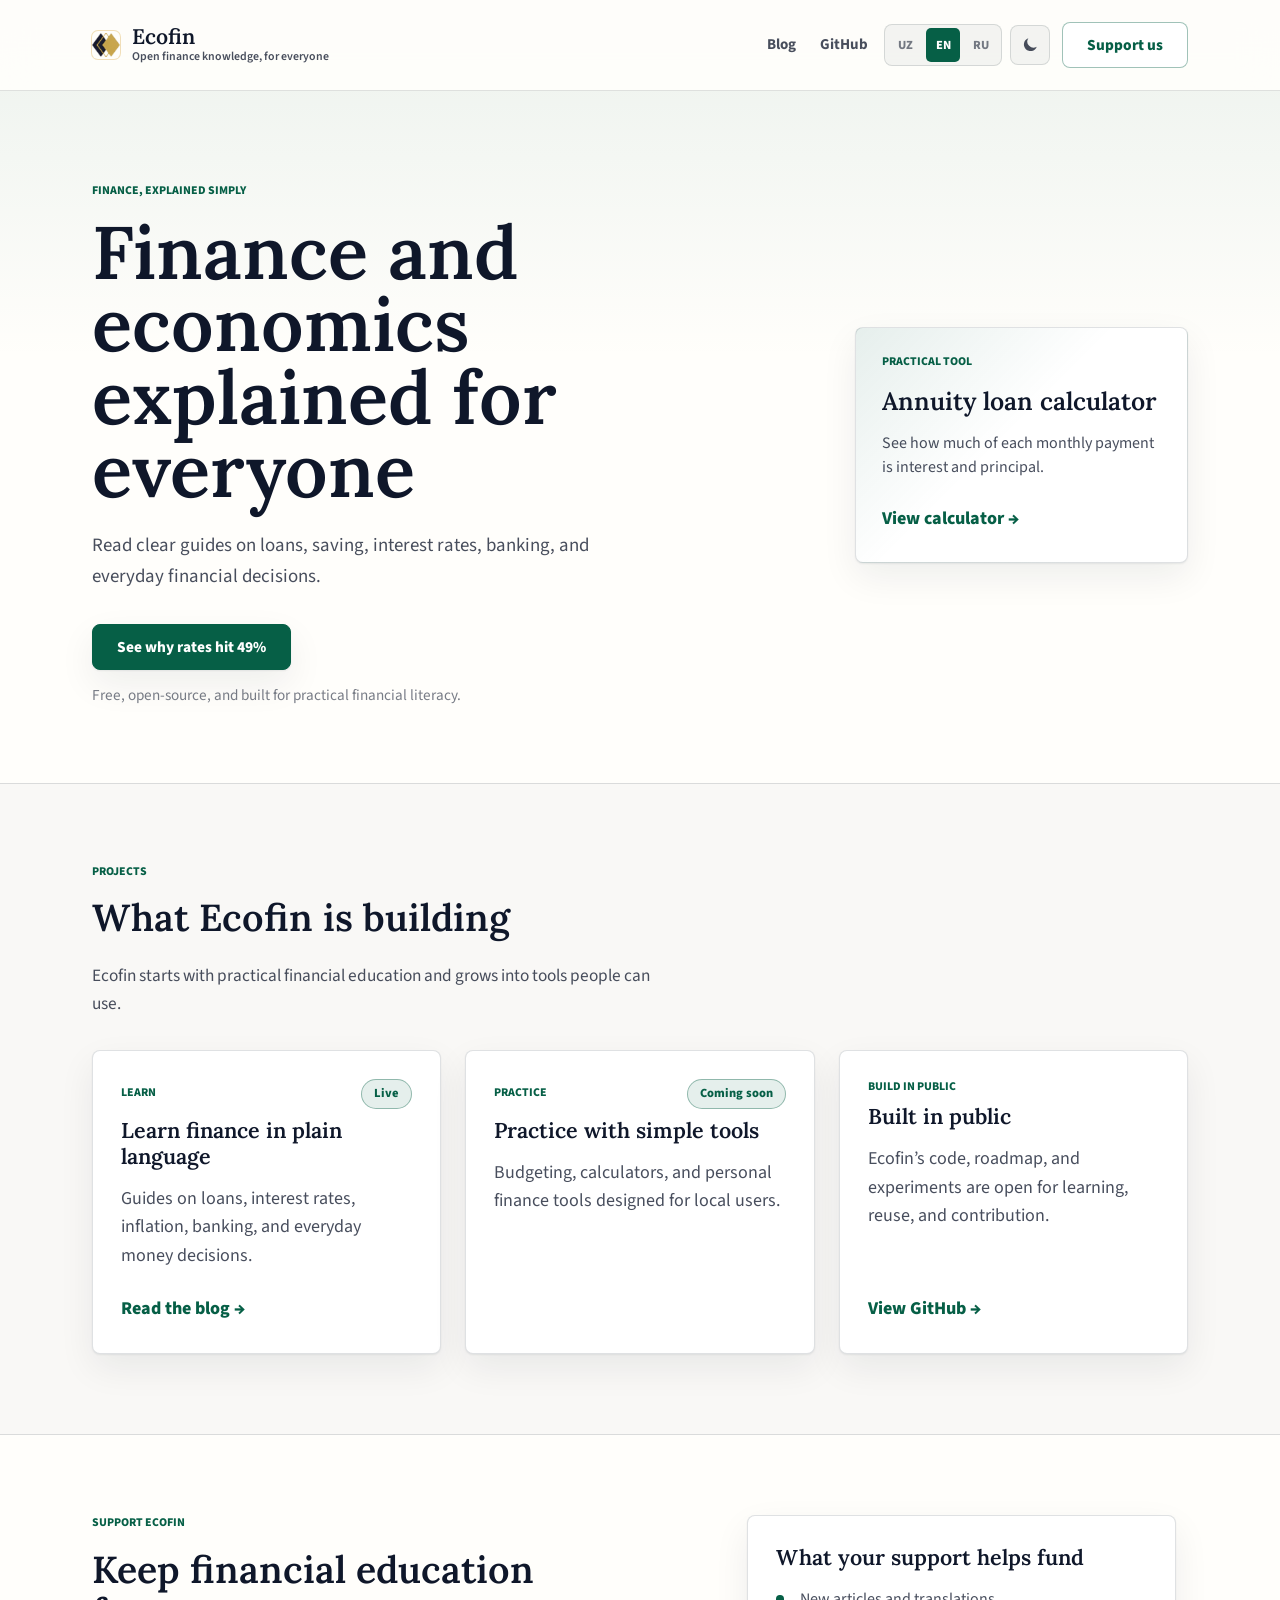
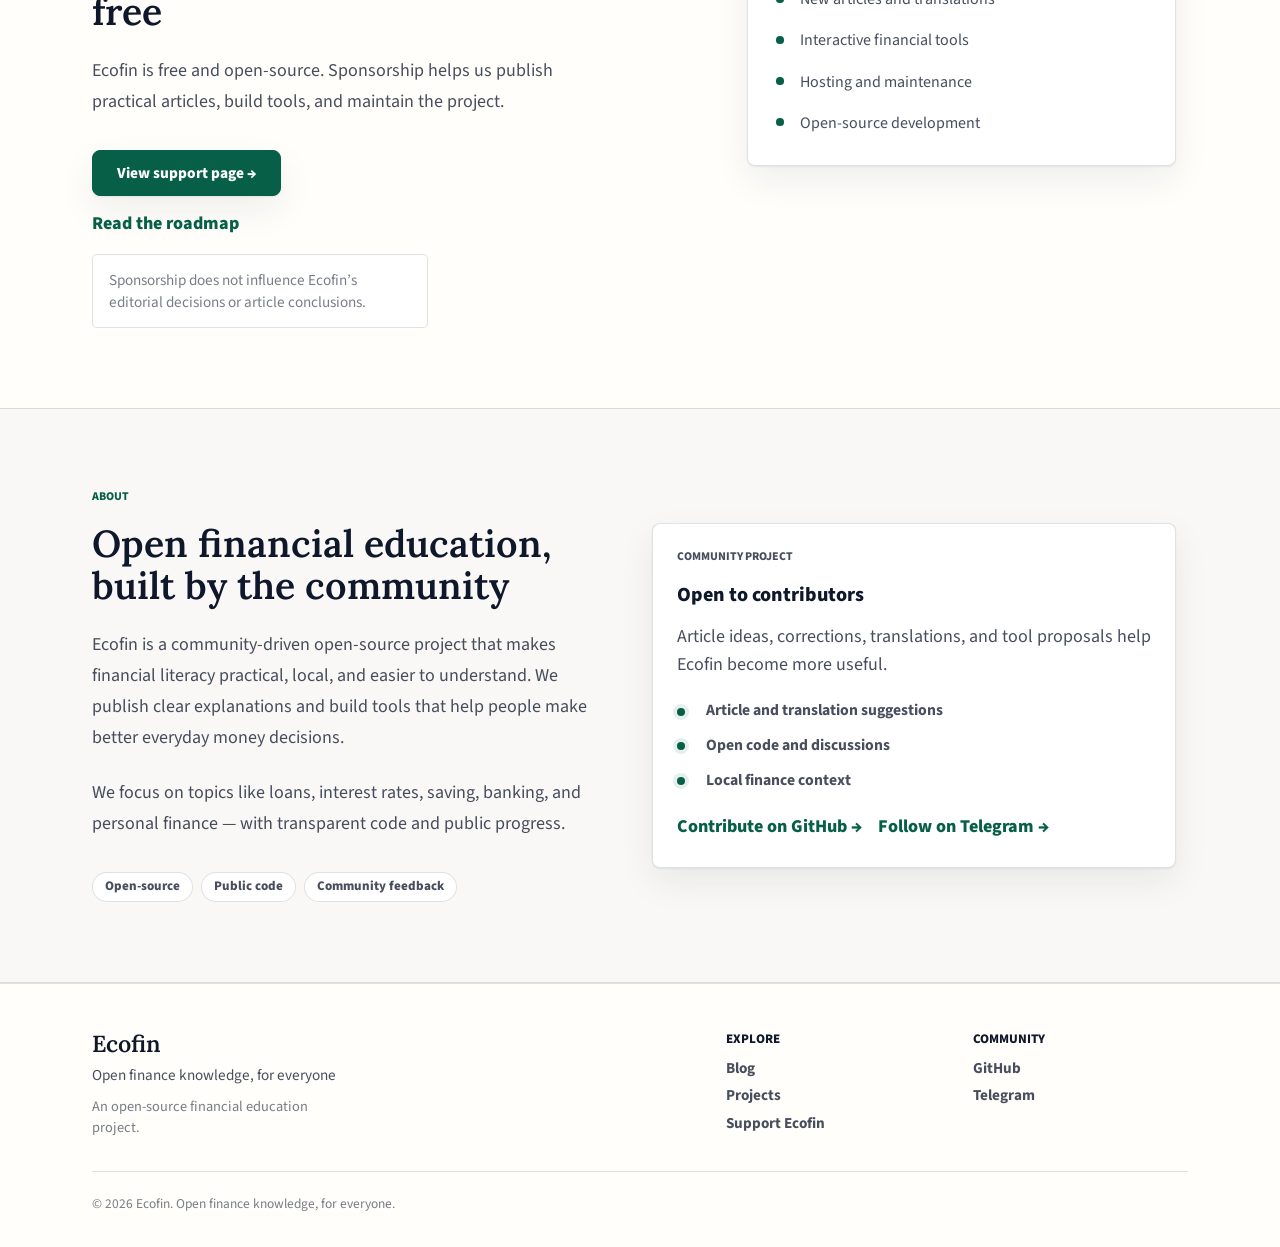
==== commit 9a82c881: "dedicated support page" ====
--- a/en/index.html
+++ b/en/index.html
@@ -12,8 +12,6 @@
         <meta property="og:url" content="https://ecofin.uz/en/" />
         <meta property="og:site_name" content="Ecofin" />
         <meta property="og:locale" content="en_US" />
-        <meta property="og:locale:alternate" content="uz_UZ" />
-        <meta property="og:locale:alternate" content="ru_RU" />
         <meta property="og:image" content="https://ecofin.uz/assets/ecofin-favicon.png" />
         <meta property="og:image:secure_url" content="https://ecofin.uz/assets/ecofin-favicon.png" />
         <meta property="og:image:type" content="image/png" />
@@ -27,8 +25,8 @@
         <meta name="twitter:image:alt" content="Ecofin - open finance knowledge, for everyone" />
         <meta name="theme-color" content="#fffefb" />
         <title>Financial literacy and simple finance guides | Ecofin</title>
-        <link rel="shortcut icon" href="../assets/ecofin-favicon.png" type="image/png" />
-        <link rel="apple-touch-icon" href="../assets/ecofin-favicon.png" />
+        <link rel="shortcut icon" href="/assets/ecofin-favicon.png" type="image/png" />
+        <link rel="apple-touch-icon" href="/assets/ecofin-favicon.png" />
         <link rel="canonical" href="https://ecofin.uz/en/" />
         <link rel="alternate" hreflang="uz" href="https://ecofin.uz/" />
         <link rel="alternate" hreflang="en" href="https://ecofin.uz/en/" />
@@ -36,245 +34,98 @@
         <link rel="alternate" hreflang="x-default" href="https://ecofin.uz/" />
         <link rel="preconnect" href="https://fonts.googleapis.com" />
         <link rel="preconnect" href="https://fonts.gstatic.com" crossorigin />
-        <link
-            href="https://fonts.googleapis.com/css2?family=Lora:wght@500;600;700&family=Source+Sans+3:wght@400;500;600;700;800&display=swap"
-            rel="stylesheet"
-        />
-        <link
-            href="https://cdn.jsdelivr.net/npm/bootstrap@5.3.8/dist/css/bootstrap.min.css"
-            rel="stylesheet"
-            integrity="sha384-sRIl4kxILFvY47J16cr9ZwB07vP4J8+LH7qKQnuqkuIAvNWLzeN8tE5YBujZqJLB"
-            crossorigin="anonymous"
-        />
+        <link href="https://fonts.googleapis.com/css2?family=Lora:wght@500;600;700&family=Source+Sans+3:wght@400;500;600;700;800&display=swap" rel="stylesheet" />
+        <link href="https://cdn.jsdelivr.net/npm/bootstrap@5.3.8/dist/css/bootstrap.min.css" rel="stylesheet" integrity="sha384-sRIl4kxILFvY47J16cr9ZwB07vP4J8+LH7qKQnuqkuIAvNWLzeN8tE5YBujZqJLB" crossorigin="anonymous" />
         <script>
             (() => {
                 try {
                     if (localStorage.getItem("ecofin-theme") === "dark") {
                         document.documentElement.dataset.theme = "dark";
-                        document
-                            .querySelector('meta[name="theme-color"]')
-                            ?.setAttribute("content", "#050807");
+                        document.querySelector('meta[name="theme-color"]')?.setAttribute("content", "#050807");
                     }
-                } catch {
-                    // Keep the light default when storage is unavailable.
-                }
+                } catch {}
             })();
         </script>
         <script type="application/ld+json">
 {
-                "@context": "https://schema.org",
-                "@graph": [
-                                {
-                                                "@type": "Organization",
-                                                "@id": "https://ecofin.uz/#organization",
-                                                "name": "Ecofin",
-                                                "url": "https://ecofin.uz/",
-                                                "logo": {
-                                                                "@type": "ImageObject",
-                                                                "url": "https://ecofin.uz/assets/ecofin-favicon.png",
-                                                                "width": 152,
-                                                                "height": 128
-                                                },
-                                                "sameAs": [
-                                                                "https://github.com/ecofinuz",
-                                                                "https://t.me/ecofin_uz"
-                                                ]
-                                },
-                                {
-                                                "@type": "WebSite",
-                                                "@id": "https://ecofin.uz/#website",
-                                                "url": "https://ecofin.uz/",
-                                                "name": "Ecofin",
-                                                "description": "Ecofin is a community-driven open-source project with simple guides on loans, saving, interest rates, banking, and everyday money decisions.",
-                                                "publisher": {
-                                                                "@id": "https://ecofin.uz/#organization"
-                                                },
-                                                "inLanguage": "en"
-                                },
-                                {
-                                                "@type": "WebPage",
-                                                "@id": "https://ecofin.uz/en/#webpage",
-                                                "url": "https://ecofin.uz/en/",
-                                                "name": "Financial literacy and simple finance guides | Ecofin",
-                                                "description": "Ecofin is a community-driven open-source project with simple guides on loans, saving, interest rates, banking, and everyday money decisions.",
-                                                "isPartOf": {
-                                                                "@id": "https://ecofin.uz/#website"
-                                                },
-                                                "about": {
-                                                                "@id": "https://ecofin.uz/#organization"
-                                                },
-                                                "inLanguage": "en"
-                                }
-                ]
+            "@context": "https://schema.org",
+            "@graph": [
+                        {
+                                    "@type": "Organization",
+                                    "@id": "https://ecofin.uz/#organization",
+                                    "name": "Ecofin",
+                                    "url": "https://ecofin.uz/",
+                                    "logo": {
+                                                "@type": "ImageObject",
+                                                "url": "https://ecofin.uz/assets/ecofin-favicon.png",
+                                                "width": 152,
+                                                "height": 128
+                                    },
+                                    "sameAs": [
+                                                "https://github.com/ecofinuz",
+                                                "https://t.me/ecofin_uz"
+                                    ]
+                        },
+                        {
+                                    "@type": "WebSite",
+                                    "@id": "https://ecofin.uz/en/#website",
+                                    "url": "https://ecofin.uz/en/",
+                                    "name": "Ecofin",
+                                    "description": "Ecofin is a community-driven open-source project with simple guides on loans, saving, interest rates, banking, and everyday money decisions.",
+                                    "publisher": {
+                                                "@id": "https://ecofin.uz/#organization"
+                                    },
+                                    "inLanguage": "en"
+                        },
+                        {
+                                    "@type": "WebPage",
+                                    "@id": "https://ecofin.uz/en/#webpage",
+                                    "url": "https://ecofin.uz/en/",
+                                    "name": "Financial literacy and simple finance guides | Ecofin",
+                                    "description": "Ecofin is a community-driven open-source project with simple guides on loans, saving, interest rates, banking, and everyday money decisions.",
+                                    "isPartOf": {
+                                                "@id": "https://ecofin.uz/en/#website"
+                                    },
+                                    "about": {
+                                                "@id": "https://ecofin.uz/#organization"
+                                    },
+                                    "inLanguage": "en"
+                        }
+            ]
 }
         </script>
-        <link rel="stylesheet" href="../style.css" />
-        <!-- Google tag (gtag.js) -->
-        <script
-            async
-            src="https://www.googletagmanager.com/gtag/js?id=G-R73J85XQ5N"
-        ></script>
+        <link rel="stylesheet" href="/style.css" />
+        <script async src="https://www.googletagmanager.com/gtag/js?id=G-R73J85XQ5N"></script>
         <script>
             window.dataLayer = window.dataLayer || [];
-            function gtag() {
-                dataLayer.push(arguments);
-            }
+            function gtag() { dataLayer.push(arguments); }
             gtag("js", new Date());
-
             gtag("config", "G-R73J85XQ5N");
         </script>
     </head>
     <body>
-        <nav
-            class="navbar navbar-expand-md site-nav sticky-top"
-            aria-label="Primary navigation"
-        >
+        <nav class="navbar navbar-expand-md site-nav sticky-top" aria-label="Primary navigation">
             <div class="container">
-                <a
-                    href="/en/"
-                    class="navbar-brand nav-brand"
-                    aria-label="Ecofin home"
-                >
-                    <img
-                        src="../assets/ecofin-favicon.png"
-                        alt=""
-                        class="nav-brand-logo"
-                        width="28"
-                        height="28"
-                    />
+                <a href="/en" class="navbar-brand nav-brand" aria-label="Ecofin home">
+                    <img src="/assets/ecofin-favicon.png" alt="" class="nav-brand-logo" width="28" height="28" />
                     <span class="nav-brand-copy">
                         <span class="nav-brand-name">Ecofin</span>
-                        <span class="nav-brand-tagline i18n" data-lang="uz" hidden>
-                            Ochiq moliyaviy bilim, hamma uchun
-                        </span>
-                        <span
-                            class="nav-brand-tagline i18n"
-                            data-lang="en"
-                        >
-                            Open finance knowledge, for everyone
-                        </span>
-                        <span
-                            class="nav-brand-tagline i18n"
-                            data-lang="ru"
-                         hidden>
-                            Открытые финансовые знания, для всех
-                        </span>
+                        <span class="nav-brand-tagline">Open finance knowledge, for everyone</span>
                     </span>
                 </a>
-
-                <button
-                    class="navbar-toggler"
-                    type="button"
-                    data-bs-toggle="collapse"
-                    data-bs-target="#primaryNav"
-                    aria-controls="primaryNav"
-                    aria-expanded="false"
-                    aria-label="Toggle navigation"
-                >
+                <button class="navbar-toggler" type="button" data-bs-toggle="collapse" data-bs-target="#primaryNav" aria-controls="primaryNav" aria-expanded="false" aria-label="Toggle navigation">
                     <span class="navbar-toggler-icon"></span>
                 </button>
-
                 <div class="collapse navbar-collapse nav-menu" id="primaryNav">
-                    <div
-                        class="navbar-nav ms-md-auto align-items-md-center gap-md-2"
-                    >
-                        <a href="https://blog.ecofin.uz/en/" class="nav-link">
-                            <span class="i18n" data-lang="uz" hidden>Blog</span>
-                            <span class="i18n" data-lang="en">Blog</span>
-                            <span class="i18n" data-lang="ru" hidden>Блог</span>
-                        </a>
-
-                        <a
-                            href="https://github.com/ecofinuz"
-                            target="_blank"
-                            rel="noopener noreferrer"
-                            class="nav-link"
-                        >
-                            GitHub
-                        </a>
-
-                        <nav
-                            class="language-switch btn-group my-3 my-md-0"
-                            aria-label="Language selector"
-                        >
-                                <a
-                                    href="/"
-                                    class="language-option"
-                                    hreflang="uz"
-                                    lang="uz"
-                                >
-                                    UZ
-                                </a>
-                                <a
-                                    href="/en/"
-                                    class="language-option active"
-                                    hreflang="en"
-                                    lang="en"
-                                    aria-current="page"
-                                >
-                                    EN
-                                </a>
-                                <a
-                                    href="/ru/"
-                                    class="language-option"
-                                    hreflang="ru"
-                                    lang="ru"
-                                >
-                                    RU
-                                </a>
-                        </nav>
-
-                        <button
-                            class="theme-toggle my-1 my-md-0"
-                            type="button"
-                            data-theme-toggle
-                            aria-label="Toggle color theme"
-                            aria-pressed="false"
-                        >
-                            <svg
-                                class="theme-toggle-icon theme-toggle-moon"
-                                width="18"
-                                height="18"
-                                viewBox="0 0 24 24"
-                                aria-hidden="true"
-                            >
-                                <path
-                                    d="M21 14.2A8.1 8.1 0 0 1 9.8 3 8.8 8.8 0 1 0 21 14.2Z"
-                                />
-                            </svg>
-                            <svg
-                                class="theme-toggle-icon theme-toggle-sun"
-                                width="18"
-                                height="18"
-                                viewBox="0 0 24 24"
-                                aria-hidden="true"
-                            >
-                                <circle cx="12" cy="12" r="4" />
-                                <path d="M12 2v2" />
-                                <path d="M12 20v2" />
-                                <path d="m4.93 4.93 1.41 1.41" />
-                                <path d="m17.66 17.66 1.41 1.41" />
-                                <path d="M2 12h2" />
-                                <path d="M20 12h2" />
-                                <path d="m6.34 17.66-1.41 1.41" />
-                                <path d="m19.07 4.93-1.41 1.41" />
-                            </svg>
+                    <div class="navbar-nav ms-md-auto align-items-md-center gap-md-2">
+                        <a href="https://blog.ecofin.uz/en/" class="nav-link">Blog</a>
+                        <a href="https://github.com/ecofinuz" target="_blank" rel="noopener noreferrer" class="nav-link">GitHub</a>
+                        <nav class="language-switch btn-group my-3 my-md-0" aria-label="Choose language"><a href="/" class="language-option" hreflang="uz" lang="uz">UZ</a><a href="/en/" class="language-option active" hreflang="en" lang="en" aria-current="page">EN</a><a href="/ru/" class="language-option" hreflang="ru" lang="ru">RU</a></nav>
+                        <button class="theme-toggle my-1 my-md-0" type="button" data-theme-toggle aria-label="Toggle color theme" aria-pressed="false">
+                            <svg class="theme-toggle-icon theme-toggle-moon" width="18" height="18" viewBox="0 0 24 24" aria-hidden="true"><path d="M21 14.2A8.1 8.1 0 0 1 9.8 3 8.8 8.8 0 1 0 21 14.2Z" /></svg>
+                            <svg class="theme-toggle-icon theme-toggle-sun" width="18" height="18" viewBox="0 0 24 24" aria-hidden="true"><circle cx="12" cy="12" r="4" /><path d="M12 2v2" /><path d="M12 20v2" /><path d="m4.93 4.93 1.41 1.41" /><path d="m17.66 17.66 1.41 1.41" /><path d="M2 12h2" /><path d="M20 12h2" /><path d="m6.34 17.66-1.41 1.41" /><path d="m19.07 4.93-1.41 1.41" /></svg>
                         </button>
-
-                        <a
-                            href="#sponsors"
-                            class="btn button button-primary nav-support ms-md-1"
-                        >
-                            <span class="i18n" data-lang="uz"
-                                 hidden>Qo'llab-quvvatlash</span
-                            >
-                            <span class="i18n" data-lang="en"
-                                >Support us</span
-                            >
-                            <span class="i18n" data-lang="ru"
-                                 hidden>Поддержать</span
-                            >
-                        </a>
+                        <a href="/en/support/" class="btn button button-primary nav-support ms-md-1">Support us</a>
                     </div>
                 </div>
             </div>
@@ -284,956 +135,118 @@
             <section class="hero container" aria-labelledby="hero-title">
                 <div class="row align-items-center g-5">
                     <div class="col-lg-7 col-xl-7 hero-copy">
-                        <p class="label-small i18n" data-lang="uz" hidden>
-                            Moliya sodda tilda
-                        </p>
-                        <p class="label-small i18n" data-lang="en">
-                            Finance, explained simply
-                        </p>
-                        <p class="label-small i18n" data-lang="ru" hidden>
-                            Финансы простым языком
-                        </p>
-
-                        <h1 id="hero-title" class="hero-title">
-                            <span class="i18n" data-lang="uz"
-                                 hidden>Moliya va iqtisod hammaga tushunarli
-                                tilda</span
-                            >
-                            <span class="i18n" data-lang="en"
-                                >Finance and economics explained for
-                                everyone</span
-                            >
-                            <span class="i18n" data-lang="ru"
-                                 hidden>Финансы и экономика понятным языком для
-                                каждого</span
-                            >
-                        </h1>
-
-                        <p class="hero-lede i18n" data-lang="uz" hidden>
-                            Kreditlar, jamg'arma, foiz stavkalari, bank
-                            xizmatlari va kundalik moliyaviy qarorlar bo'yicha
-                            sodda qo'llanmalarni o'qing.
-                        </p>
-                        <p class="hero-lede i18n" data-lang="en">
-                            Read clear guides on loans, saving, interest rates,
-                            banking, and everyday financial decisions.
-                        </p>
-                        <p class="hero-lede i18n" data-lang="ru" hidden>
-                            Читайте понятные материалы о кредитах, сбережениях,
-                            процентных ставках, банках и повседневных финансовых
-                            решениях.
-                        </p>
-
-                        <div
-                            class="d-flex flex-column flex-sm-row gap-3 hero-actions"
-                        >
-                            <a
-                                href="https://blog.ecofin.uz"
-                                class="btn button button-primary i18n"
-                                data-lang="uz"
-                             hidden>
-                                Blogni o'qish
-                            </a>
-                            <a
-                                href="https://blog.ecofin.uz/en/"
-                                class="btn button button-primary i18n"
-                                data-lang="en"
-                            >
-                                Read the blog
-                            </a>
-                            <a
-                                href="https://blog.ecofin.uz/ru/"
-                                class="btn button button-primary i18n"
-                                data-lang="ru"
-                             hidden>
-                                Читать блог
-                            </a>
-                        </div>
-                    </div>
-
+                        <p class="label-small">Finance, explained simply</p>
+                        <h1 id="hero-title" class="hero-title">Finance and economics explained for everyone</h1>
+                        <p class="hero-lede">Read clear guides on loans, saving, interest rates, banking, and everyday financial decisions.</p>
+                        <div class="d-flex flex-column flex-sm-row gap-3 hero-actions">
+                            <a href="https://blog.ecofin.uz/en/loan/how-rates-are-determined/" class="btn button button-primary">See why rates hit 49%</a>
+                        </div>
+                        <p class="hero-note">Free, open-source, and built for practical financial literacy.</p>
+                    </div>
                     <div class="col-lg-5 col-xl-4 offset-xl-1">
                         <article class="hero-start-card">
-                            <p class="label-small i18n" data-lang="uz" hidden>
-                                Shu yerdan boshlang
-                            </p>
-                            <p class="label-small i18n" data-lang="en">
-                                Start here
-                            </p>
-                            <p class="label-small i18n" data-lang="ru" hidden>
-                                Начните здесь
-                            </p>
-
-                            <h2 class="hero-start-title">
-                                <span class="i18n" data-lang="uz"
-                                     hidden>Foiz stavkasi qanday belgilanadi?</span
-                                >
-                                <span class="i18n" data-lang="en"
-                                    >How Are Interest Rates Set?</span
-                                >
-                                <span class="i18n" data-lang="ru"
-                                     hidden>Как формируется процентная ставка?</span
-                                >
-                            </h2>
-
-                            <p
-                                class="hero-start-description i18n"
-                                data-lang="uz"
-                             hidden>
-                                49% stavka qayerdan keladi?
-                            </p>
-                            <p
-                                class="hero-start-description i18n"
-                                data-lang="en"
-                            >
-                                Where does a 49% rate come from?
-                            </p>
-                            <p
-                                class="hero-start-description i18n"
-                                data-lang="ru"
-                             hidden>
-                                Откуда берется ставка 49%?
-                            </p>
-
-                            <a
-                                href="https://blog.ecofin.uz/kredit/foiz-stavkasi-qanday-belgilanadi/"
-                                class="text-link hero-start-link i18n"
-                                data-lang="uz"
-                             hidden>
-                                Maqolani o'qish →
-                            </a>
-                            <a
-                                href="https://blog.ecofin.uz/en/loan/how-rates-are-determined/"
-                                class="text-link hero-start-link i18n"
-                                data-lang="en"
-                            >
-                                Read article →
-                            </a>
-                            <a
-                                href="https://blog.ecofin.uz/ru/kredit/kak-formiruetsya-protsentnaya-stavka/"
-                                class="text-link hero-start-link i18n"
-                                data-lang="ru"
-                             hidden>
-                                Читать статью →
-                            </a>
+                            <p class="label-small">Practical tool</p>
+                            <h2 class="hero-start-title">Annuity loan calculator</h2>
+                            <p class="hero-start-description">See how much of each monthly payment is interest and principal.</p>
+                            <a href="https://blog.ecofin.uz/en/loan/how-loans-work/#annuity" class="text-link hero-start-link">View calculator →</a>
                         </article>
                     </div>
                 </div>
             </section>
 
-            <section
-                id="projects"
-                class="page-section"
-                aria-labelledby="projects-title"
-            >
+            <section id="projects" class="page-section section-band" aria-labelledby="projects-title">
                 <div class="container">
-                    <p class="section-label i18n" data-lang="uz" hidden>Loyihalar</p>
-                    <p class="section-label i18n" data-lang="en">
-                        Projects
-                    </p>
-                    <p class="section-label i18n" data-lang="ru" hidden>
-                        Проекты
-                    </p>
-
                     <div class="section-heading-row">
-                        <h2 id="projects-title">
-                            <span class="i18n" data-lang="uz"
-                                 hidden>Ecofin nimalar yaratmoqda</span
-                            >
-                            <span class="i18n" data-lang="en"
-                                >What Ecofin is building</span
-                            >
-                            <span class="i18n" data-lang="ru"
-                                 hidden>Что создает Ecofin</span
-                            >
-                        </h2>
-                        <p class="section-subtitle i18n" data-lang="uz" hidden>
-                            Ecofin amaliy moliyaviy ta'limdan boshlanadi va
-                            odamlar ishlata oladigan vositalarga aylanadi.
-                        </p>
-                        <p class="section-subtitle i18n" data-lang="en">
-                            Ecofin starts with practical financial education and
-                            grows into tools people can use.
-                        </p>
-                        <p class="section-subtitle i18n" data-lang="ru" hidden>
-                            Ecofin начинается с практического финансового
-                            образования и развивается в инструменты, которыми
-                            можно пользоваться.
-                        </p>
-                    </div>
-
+                        <p class="section-label">Projects</p>
+                        <h2 id="projects-title">What Ecofin is building</h2>
+                        <p class="section-subtitle">Ecofin starts with practical financial education and grows into tools people can use.</p>
+                    </div>
                     <div class="row g-4">
-                        <div class="col-12 col-md-4">
-                            <article
-                                class="card info-card project-card project-card--passive h-100"
-                            >
-                                <div class="card-body">
-                                    <div class="card-topline">
-                                        <p class="eyebrow">
-                                            <span class="i18n" data-lang="uz"
-                                                 hidden>O'rganing</span
-                                            >
-                                            <span
-                                                class="i18n"
-                                                data-lang="en"
-                                                >Learn</span
-                                            >
-                                            <span
-                                                class="i18n"
-                                                data-lang="ru"
-                                                 hidden>Учитесь</span
-                                            >
-                                        </p>
-                                        <span class="badge">
-                                            <span class="i18n" data-lang="uz"
-                                                 hidden>Ishlayapti</span
-                                            >
-                                            <span
-                                                class="i18n"
-                                                data-lang="en"
-                                                >Live</span
-                                            >
-                                            <span
-                                                class="i18n"
-                                                data-lang="ru"
-                                                 hidden>Доступно</span
-                                            >
-                                        </span>
-                                    </div>
-                                    <h3>
-                                        <span class="i18n" data-lang="uz"
-                                             hidden>Moliyani sodda tilda
-                                            o'rganing</span
-                                        >
-                                        <span class="i18n" data-lang="en"
-                                            >Learn finance in plain
-                                            language</span
-                                        >
-                                        <span class="i18n" data-lang="ru"
-                                             hidden>Изучайте финансы простым
-                                            языком</span
-                                        >
-                                    </h3>
-                                    <p
-                                        class="project-card-copy i18n"
-                                        data-lang="uz"
-                                     hidden>
-                                        Kreditlar, foiz stavkalari, inflyatsiya,
-                                        bank xizmatlari va kundalik pul
-                                        qarorlari bo'yicha qo'llanmalar.
-                                    </p>
-                                    <p
-                                        class="project-card-copy i18n"
-                                        data-lang="en"
-                                    >
-                                        Guides on loans, interest rates,
-                                        inflation, banking, and everyday money
-                                        decisions.
-                                    </p>
-                                    <p
-                                        class="project-card-copy i18n"
-                                        data-lang="ru"
-                                     hidden>
-                                        Материалы о кредитах, процентных
-                                        ставках, инфляции, банках и повседневных
-                                        денежных решениях.
-                                    </p>
-                                    <a
-                                        href="https://blog.ecofin.uz"
-                                        class="text-link i18n"
-                                        data-lang="uz"
-                                         hidden>Blogni o'qish →</a
-                                    >
-                                    <a
-                                        href="https://blog.ecofin.uz/en/"
-                                        class="text-link i18n"
-                                        data-lang="en"
-                                        >Read the blog →</a
-                                    >
-                                    <a
-                                        href="https://blog.ecofin.uz/ru/"
-                                        class="text-link i18n"
-                                        data-lang="ru"
-                                         hidden>Читать блог →</a
-                                    >
-                                </div>
-                            </article>
-                        </div>
-
-                        <div class="col-12 col-md-4">
-                            <article class="card info-card project-card h-100">
-                                <div class="card-body">
-                                    <div class="card-topline">
-                                        <p class="eyebrow">
-                                            <span class="i18n" data-lang="uz"
-                                                 hidden>Amalda qo'llang</span
-                                            >
-                                            <span
-                                                class="i18n"
-                                                data-lang="en"
-                                                >Practice</span
-                                            >
-                                            <span
-                                                class="i18n"
-                                                data-lang="ru"
-                                                 hidden>Практикуйтесь</span
-                                            >
-                                        </p>
-                                        <span class="badge">
-                                            <span class="i18n" data-lang="uz"
-                                                 hidden>Tez kunda</span
-                                            >
-                                            <span
-                                                class="i18n"
-                                                data-lang="en"
-                                                >Coming soon</span
-                                            >
-                                            <span
-                                                class="i18n"
-                                                data-lang="ru"
-                                                 hidden>Скоро</span
-                                            >
-                                        </span>
-                                    </div>
-                                    <h3>
-                                        <span class="i18n" data-lang="uz"
-                                             hidden>Sodda vositalar bilan mashq
-                                            qiling</span
-                                        >
-                                        <span class="i18n" data-lang="en"
-                                            >Practice with simple tools</span
-                                        >
-                                        <span class="i18n" data-lang="ru"
-                                             hidden>Практикуйтесь с простыми
-                                            инструментами</span
-                                        >
-                                    </h3>
-                                    <p
-                                        class="project-card-copy i18n"
-                                        data-lang="uz"
-                                     hidden>
-                                        Mahalliy foydalanuvchilar uchun budjet,
-                                        kalkulyatorlar va shaxsiy moliya
-                                        vositalari.
-                                    </p>
-                                    <p
-                                        class="project-card-copy i18n"
-                                        data-lang="en"
-                                    >
-                                        Budgeting, calculators, and personal
-                                        finance tools designed for local users.
-                                    </p>
-                                    <p
-                                        class="project-card-copy i18n"
-                                        data-lang="ru"
-                                     hidden>
-                                        Бюджетирование, калькуляторы и
-                                        инструменты личных финансов для
-                                        локальных пользователей.
-                                    </p>
-                                </div>
-                            </article>
-                        </div>
-
-                        <div class="col-12 col-md-4">
-                            <article class="card info-card project-card h-100">
-                                <div class="card-body">
-                                    <p class="eyebrow">
-                                        <span class="i18n" data-lang="uz"
-                                             hidden>Ochiq yaratiladi</span
-                                        >
-                                        <span class="i18n" data-lang="en"
-                                            >Build in public</span
-                                        >
-                                        <span class="i18n" data-lang="ru"
-                                             hidden>Открытая разработка</span
-                                        >
-                                    </p>
-                                    <h3>
-                                        <span class="i18n" data-lang="uz"
-                                             hidden>Ochiq tarzda quriladi</span
-                                        >
-                                        <span class="i18n" data-lang="en"
-                                            >Built in public</span
-                                        >
-                                        <span class="i18n" data-lang="ru"
-                                             hidden>Создается открыто</span
-                                        >
-                                    </h3>
-                                    <p
-                                        class="project-card-copy i18n"
-                                        data-lang="uz"
-                                     hidden>
-                                        Ecofin kodi, rejasi va tajribalari
-                                        o'rganish, qayta ishlatish va hissa
-                                        qo'shish uchun ochiq.
-                                    </p>
-                                    <p
-                                        class="project-card-copy i18n"
-                                        data-lang="en"
-                                    >
-                                        Ecofin's code, roadmap, and experiments
-                                        are open for learning, reuse, and
-                                        contribution.
-                                    </p>
-                                    <p
-                                        class="project-card-copy i18n"
-                                        data-lang="ru"
-                                     hidden>
-                                        Код, планы и эксперименты Ecofin открыты
-                                        для изучения, повторного использования и
-                                        участия.
-                                    </p>
-                                    <a
-                                        href="https://github.com/ecofinuz"
-                                        target="_blank"
-                                        rel="noopener noreferrer"
-                                        class="text-link"
-                                    >
-                                        <span class="i18n" data-lang="uz"
-                                             hidden>GitHub'da ko'rish →</span
-                                        >
-                                        <span class="i18n" data-lang="en"
-                                            >View GitHub →</span
-                                        >
-                                        <span class="i18n" data-lang="ru"
-                                             hidden>Смотреть на GitHub →</span
-                                        >
-                                    </a>
-                                </div>
-                            </article>
-                        </div>
+                        <div class="col-md-6 col-lg-4 d-flex">
+                    <article class="card info-card project-card">
+                        <div class="card-body">
+                            <div class="card-topline">
+                                <p class="eyebrow">Learn</p>
+                                <span class="badge">Live</span>
+                            </div>
+                            <h3>Learn finance in plain language</h3>
+                            <p class="project-card-copy">Guides on loans, interest rates, inflation, banking, and everyday money decisions.</p>
+                            <a href="https://blog.ecofin.uz/en/" class="text-link">Read the blog →</a>
+                        </div>
+                    </article></div>
+                        <div class="col-md-6 col-lg-4 d-flex">
+                    <article class="card info-card project-card project-card--passive">
+                        <div class="card-body">
+                            <div class="card-topline">
+                                <p class="eyebrow">Practice</p>
+                                <span class="badge">Coming soon</span>
+                            </div>
+                            <h3>Practice with simple tools</h3>
+                            <p class="project-card-copy">Budgeting, calculators, and personal finance tools designed for local users.</p>
+
+                        </div>
+                    </article></div>
+                        <div class="col-md-6 col-lg-4 d-flex">
+                    <article class="card info-card project-card">
+                        <div class="card-body">
+                            <div class="card-topline">
+                                <p class="eyebrow">Build in public</p>
+
+                            </div>
+                            <h3>Built in public</h3>
+                            <p class="project-card-copy">Ecofin’s code, roadmap, and experiments are open for learning, reuse, and contribution.</p>
+                            <a href="https://github.com/ecofinuz" class="text-link" target="_blank" rel="noopener noreferrer">View GitHub →</a>
+                        </div>
+                    </article></div>
                     </div>
                 </div>
             </section>
 
-            <section
-                id="sponsors"
-                class="page-section section-band sponsors-section"
-                aria-labelledby="sponsors-title"
-            >
+            <section id="support" class="page-section" aria-labelledby="support-title">
                 <div class="container">
                     <div class="row g-5 align-items-start">
                         <div class="col-lg-6 section-copy">
-                            <p class="section-label i18n" data-lang="uz" hidden>
-                                Ecofin'ni qo'llab-quvvatlang
-                            </p>
-                            <p class="section-label i18n" data-lang="en">
-                                Support Ecofin
-                            </p>
-                            <p class="section-label i18n" data-lang="ru" hidden>
-                                Поддержите Ecofin
-                            </p>
-
-                            <h2 id="sponsors-title">
-                                <span class="i18n" data-lang="uz"
-                                     hidden>Moliyaviy ta'lim bepul qolishiga yordam
-                                    bering</span
-                                >
-                                <span class="i18n" data-lang="en"
-                                    >Keep financial education free</span
-                                >
-                                <span class="i18n" data-lang="ru"
-                                     hidden>Помогите сохранить финансовое образование
-                                    бесплатным</span
-                                >
-                            </h2>
-
-                            <p class="i18n" data-lang="uz" hidden>
-                                Ecofin bepul va ochiq kodli. Homiylik amaliy
-                                maqolalar chiqarish, vositalar yaratish va
-                                loyihani qo'llab turishga yordam beradi.
-                            </p>
-                            <p class="i18n" data-lang="en">
-                                Ecofin is free and open-source. Sponsorship
-                                helps us publish practical articles, build
-                                tools, and maintain the project.
-                            </p>
-                            <p class="i18n" data-lang="ru" hidden>
-                                Ecofin бесплатный и с открытым исходным кодом.
-                                Поддержка помогает выпускать практические
-                                материалы, создавать инструменты и поддерживать
-                                проект.
-                            </p>
-
+                            <p class="section-label">Support Ecofin</p>
+                            <h2 id="support-title">Keep financial education free</h2>
+                            <p>Ecofin is free and open-source. Sponsorship helps us publish practical articles, build tools, and maintain the project.</p>
                             <div class="support-actions">
-                                <a
-                                    class="btn button button-primary support-service-link"
-                                    data-support-service-link
-                                    target="_blank"
-                                    rel="noopener noreferrer"
-                                    hidden
-                                >
-                                    <span class="i18n" data-lang="uz"
-                                         hidden>Tirikchilik orqali qo'llab-quvvatlash
-                                        →</span
-                                    >
-                                    <span class="i18n" data-lang="en"
-                                        >Support on Tirikchilik →</span
-                                    >
-                                    <span class="i18n" data-lang="ru"
-                                         hidden>Поддержать через Tirikchilik →</span
-                                    >
-                                </a>
-
-                                <p
-                                    class="support-service-note"
-                                    data-support-service-note
-                                >
-                                    <span class="i18n" data-lang="uz" hidden>
-                                        Tirikchilik orqali qo'llab-quvvatlash
-                                        tez kunda qo'shiladi.
-                                    </span>
-                                    <span class="i18n" data-lang="en">
-                                        Tirikchilik support integration is
-                                        coming soon.
-                                    </span>
-                                    <span class="i18n" data-lang="ru" hidden>
-                                        Поддержка через Tirikchilik скоро
-                                        появится.
-                                    </span>
-                                </p>
-
-                                <a
-                                    href="#direct-transfer"
-                                    class="text-link support-direct-link"
-                                >
-                                    <span class="i18n" data-lang="uz"
-                                         hidden>To'g'ridan-to'g'ri o'tkazma
-                                        kerakmi?</span
-                                    >
-                                    <span class="i18n" data-lang="en"
-                                        >Prefer direct transfer?</span
-                                    >
-                                    <span class="i18n" data-lang="ru"
-                                         hidden>Предпочитаете прямой перевод?</span
-                                    >
-                                </a>
+                                <a href="/en/support/" class="btn button button-primary">View support page →</a>
+                                <a href="https://github.com/ecofinuz/.github/blob/main/roadmap.md" target="_blank" rel="noopener noreferrer" class="text-link support-direct-link">Read the roadmap</a>
+                                <p class="support-service-note">Sponsorship does not influence Ecofin’s editorial decisions or article conclusions.</p>
                             </div>
                         </div>
-
                         <div class="col-lg-5 offset-lg-1">
                             <article class="card info-card funding-card">
                                 <div class="card-body">
-                                    <h3>
-                                        <span class="i18n" data-lang="uz"
-                                             hidden>Homiylik nimalarga yordam
-                                            beradi</span
-                                        >
-                                        <span class="i18n" data-lang="en"
-                                            >What your support helps fund</span
-                                        >
-                                        <span class="i18n" data-lang="ru"
-                                             hidden>На что помогает поддержка</span
-                                        >
-                                    </h3>
-                                    <ul class="funding-list">
-                                        <li>
-                                            <span class="i18n" data-lang="uz"
-                                                 hidden>Yangi maqolalar va
-                                                tarjimalar</span
-                                            >
-                                            <span
-                                                class="i18n"
-                                                data-lang="en"
-                                                >New articles and
-                                                translations</span
-                                            >
-                                            <span
-                                                class="i18n"
-                                                data-lang="ru"
-                                                 hidden>Новые статьи и переводы</span
-                                            >
-                                        </li>
-                                        <li>
-                                            <span class="i18n" data-lang="uz"
-                                                 hidden>Interaktiv moliyaviy
-                                                vositalar</span
-                                            >
-                                            <span
-                                                class="i18n"
-                                                data-lang="en"
-                                                >Interactive financial
-                                                tools</span
-                                            >
-                                            <span
-                                                class="i18n"
-                                                data-lang="ru"
-                                                 hidden>Интерактивные финансовые
-                                                инструменты</span
-                                            >
-                                        </li>
-                                        <li>
-                                            <span class="i18n" data-lang="uz"
-                                                 hidden>Hosting va texnik xizmat</span
-                                            >
-                                            <span
-                                                class="i18n"
-                                                data-lang="en"
-                                                >Hosting and maintenance</span
-                                            >
-                                            <span
-                                                class="i18n"
-                                                data-lang="ru"
-                                                 hidden>Хостинг и поддержка</span
-                                            >
-                                        </li>
-                                        <li>
-                                            <span class="i18n" data-lang="uz"
-                                                 hidden>Ochiq kodli ishlab
-                                                chiqish</span
-                                            >
-                                            <span
-                                                class="i18n"
-                                                data-lang="en"
-                                                >Open-source development</span
-                                            >
-                                            <span
-                                                class="i18n"
-                                                data-lang="ru"
-                                                 hidden>Open-source разработка</span
-                                            >
-                                        </li>
-                                    </ul>
+                                    <h3>What your support helps fund</h3>
+                                    <ul class="funding-list"><li>New articles and translations</li><li>Interactive financial tools</li><li>Hosting and maintenance</li><li>Open-source development</li></ul>
                                 </div>
                             </article>
-
-                            <article
-                                id="direct-transfer"
-                                class="card info-card direct-transfer-card"
-                            >
-                                <div class="card-body">
-                                    <p class="eyebrow">
-                                        <span class="i18n" data-lang="uz"
-                                             hidden>To'g'ridan-to'g'ri o'tkazma</span
-                                        >
-                                        <span class="i18n" data-lang="en"
-                                            >Direct transfer</span
-                                        >
-                                        <span class="i18n" data-lang="ru"
-                                             hidden>Прямой перевод</span
-                                        >
-                                    </p>
-                                    <div class="transfer-details">
-                                        <div class="direct-transfer-row">
-                                            <span class="transfer-label">
-                                                <span
-                                                    class="i18n"
-                                                    data-lang="uz"
-                                                     hidden>Karta</span
-                                                >
-                                                <span
-                                                    class="i18n"
-                                                    data-lang="en"
-                                                    >Card</span
-                                                >
-                                                <span
-                                                    class="i18n"
-                                                    data-lang="ru"
-                                                     hidden>Карта</span
-                                                >
-                                            </span>
-                                            <strong>9860 0201 2078 0810</strong>
-                                            <button
-                                                class="copy-button"
-                                                type="button"
-                                                data-copy-value="9860 0201 2078 0810"
-                                                data-copy-copied-uz="Karta nusxalandi"
-                                                data-copy-copied-en="Card copied"
-                                                data-copy-copied-ru="Карта скопирована"
-                                                data-copy-failed-uz="Nusxalab bo'lmadi"
-                                                data-copy-failed-en="Could not copy"
-                                                data-copy-failed-ru="Не удалось скопировать"
-                                            >
-                                                <span
-                                                    class="i18n"
-                                                    data-lang="uz"
-                                                     hidden>Nusxalash</span
-                                                >
-                                                <span
-                                                    class="i18n"
-                                                    data-lang="en"
-                                                    >Copy</span
-                                                >
-                                                <span
-                                                    class="i18n"
-                                                    data-lang="ru"
-                                                     hidden>Копировать</span
-                                                >
-                                            </button>
-                                            <span
-                                                class="copy-status"
-                                                data-copy-status
-                                                aria-live="polite"
-                                            ></span>
-                                        </div>
-
-                                        <div class="direct-transfer-row">
-                                            <span class="transfer-label"
-                                                >Email</span
-                                            >
-                                            <strong
-                                                >hojiakbar@barotov.uz</strong
-                                            >
-                                            <button
-                                                class="copy-button"
-                                                type="button"
-                                                data-copy-value="hojiakbar@barotov.uz"
-                                                data-copy-copied-uz="Email nusxalandi"
-                                                data-copy-copied-en="Email copied"
-                                                data-copy-copied-ru="Email скопирован"
-                                                data-copy-failed-uz="Nusxalab bo'lmadi"
-                                                data-copy-failed-en="Could not copy"
-                                                data-copy-failed-ru="Не удалось скопировать"
-                                            >
-                                                <span
-                                                    class="i18n"
-                                                    data-lang="uz"
-                                                     hidden>Nusxalash</span
-                                                >
-                                                <span
-                                                    class="i18n"
-                                                    data-lang="en"
-                                                    >Copy</span
-                                                >
-                                                <span
-                                                    class="i18n"
-                                                    data-lang="ru"
-                                                     hidden>Копировать</span
-                                                >
-                                            </button>
-                                            <span
-                                                class="copy-status"
-                                                data-copy-status
-                                                aria-live="polite"
-                                            ></span>
-                                        </div>
-                                    </div>
-                                </div>
-                            </article>
                         </div>
                     </div>
                 </div>
             </section>
 
-            <section
-                id="about"
-                class="page-section section-band about-section"
-                aria-labelledby="about-title"
-            >
+            <section id="about" class="page-section section-band" aria-labelledby="about-title">
                 <div class="container">
-                    <div class="row g-5 align-items-start">
+                    <div class="row g-5 align-items-center">
                         <div class="col-lg-6 section-copy">
-                            <p class="section-label i18n" data-lang="uz" hidden>
-                                Biz haqimizda
-                            </p>
-                            <p class="section-label i18n" data-lang="en">
-                                About
-                            </p>
-                            <p class="section-label i18n" data-lang="ru" hidden>
-                                О нас
-                            </p>
-
-                            <h2 id="about-title">
-                                <span class="i18n" data-lang="uz"
-                                     hidden>Hamjamiyat qurayotgan ochiq moliyaviy
-                                    ta'lim</span
-                                >
-                                <span class="i18n" data-lang="en"
-                                    >Open financial education, built by the
-                                    community</span
-                                >
-                                <span class="i18n" data-lang="ru"
-                                     hidden>Открытое финансовое образование,
-                                    создаваемое сообществом</span
-                                >
-                            </h2>
-                            <p class="i18n" data-lang="uz" hidden>
-                                Ecofin moliyaviy savodxonlikni amaliy, mahalliy
-                                va tushunarli qilishga qaratilgan hamjamiyatga
-                                ochiq, open-source loyihadir. Maqolalar,
-                                vositalar va tajribalar omma uchun ochiq
-                                yaratiladi.
-                            </p>
-                            <p class="i18n" data-lang="en">
-                                Ecofin is a community-driven open-source project
-                                that makes financial literacy practical, local,
-                                and easier to understand. Articles, tools, and
-                                experiments are built in public for anyone to
-                                read, use, and improve.
-                            </p>
-                            <p class="i18n" data-lang="ru" hidden>
-                                Ecofin — open-source проект, развиваемый
-                                сообществом. Он делает финансовую грамотность
-                                практичной, локальной и понятной. Материалы,
-                                инструменты и эксперименты создаются публично,
-                                чтобы ими можно было пользоваться и улучшать их.
-                            </p>
-                            <p class="i18n" data-lang="uz" hidden>
-                                Loyiha kreditlar, foiz stavkalari, jamg'arma,
-                                bank xizmatlari va shaxsiy moliya kabi
-                                mavzularga e'tibor qaratadi — kod, yo'l xaritasi
-                                va fikr-mulohaza jarayoni esa ochiq.
-                            </p>
-                            <p class="i18n" data-lang="en">
-                                The project focuses on loans, interest rates,
-                                saving, banking, and personal finance — with
-                                transparent code, public progress, and community
-                                feedback.
-                            </p>
-                            <p class="i18n" data-lang="ru" hidden>
-                                Проект фокусируется на кредитах, процентных
-                                ставках, сбережениях, банках и личных финансах —
-                                с открытым кодом, публичным прогрессом и
-                                обратной связью сообщества.
-                            </p>
-
-                            <div class="about-trust-row">
-                                <span>
-                                    <span class="i18n" data-lang="uz"
-                                         hidden>Ochiq kodli</span
-                                    >
-                                    <span class="i18n" data-lang="en"
-                                        >Open-source</span
-                                    >
-                                    <span class="i18n" data-lang="ru"
-                                         hidden>Open-source</span
-                                    >
-                                </span>
-                                <span>
-                                    <span class="i18n" data-lang="uz"
-                                         hidden>Kodi ochiq</span
-                                    >
-                                    <span class="i18n" data-lang="en"
-                                        >Public code</span
-                                    >
-                                    <span class="i18n" data-lang="ru"
-                                         hidden>Открытый код</span
-                                    >
-                                </span>
-                                <span>
-                                    <span class="i18n" data-lang="uz"
-                                         hidden>Hamjamiyat fikri</span
-                                    >
-                                    <span class="i18n" data-lang="en"
-                                        >Community feedback</span
-                                    >
-                                    <span class="i18n" data-lang="ru"
-                                         hidden>Обратная связь сообщества</span
-                                    >
-                                </span>
-                            </div>
-                        </div>
-
+                            <p class="section-label">About</p>
+                            <h2 id="about-title">Open financial education, built by the community</h2>
+                            <p>Ecofin is a community-driven open-source project that makes financial literacy practical, local, and easier to understand. We publish clear explanations and build tools that help people make better everyday money decisions.</p>
+                            <p>We focus on topics like loans, interest rates, saving, banking, and personal finance — with transparent code and public progress.</p>
+                            <div class="about-trust-row"><span>Open-source</span><span>Public code</span><span>Community feedback</span></div>
+                        </div>
                         <div class="col-lg-6">
                             <article class="card community-panel">
                                 <div class="card-body">
-                                    <p class="section-label community-label">
-                                        <span class="i18n" data-lang="uz"
-                                             hidden>Hamjamiyat loyihasi</span
-                                        >
-                                        <span class="i18n" data-lang="en"
-                                            >Community project</span
-                                        >
-                                        <span class="i18n" data-lang="ru"
-                                             hidden>Проект сообщества</span
-                                        >
-                                    </p>
-                                    <h3>
-                                        <span class="i18n" data-lang="uz"
-                                             hidden>Hissa qo'shish uchun ochiq</span
-                                        >
-                                        <span class="i18n" data-lang="en"
-                                            >Open to contributors</span
-                                        >
-                                        <span class="i18n" data-lang="ru"
-                                             hidden>Открыт для участия</span
-                                        >
-                                    </h3>
-                                    <p>
-                                        <span class="i18n" data-lang="uz" hidden>
-                                            Maqola takliflari, tuzatishlar,
-                                            tarjimalar va vosita g'oyalari
-                                            Ecofin foydaliroq bo'lishiga yordam
-                                            beradi.
-                                        </span>
-                                        <span class="i18n" data-lang="en">
-                                            Article ideas, corrections,
-                                            translations, and tool proposals help
-                                            Ecofin become more useful.
-                                        </span>
-                                        <span class="i18n" data-lang="ru" hidden>
-                                            Идеи для статей, исправления,
-                                            переводы и предложения для
-                                            инструментов помогают Ecofin быть
-                                            полезнее.
-                                        </span>
-                                    </p>
-                                    <ul class="community-list">
-                                        <li>
-                                            <span class="i18n" data-lang="uz"
-                                                 hidden>Maqola va tarjima
-                                                takliflari</span
-                                            >
-                                            <span
-                                                class="i18n"
-                                                data-lang="en"
-                                                >Article and translation
-                                                suggestions</span
-                                            >
-                                            <span
-                                                class="i18n"
-                                                data-lang="ru"
-                                                 hidden>Предложения статей и
-                                                переводов</span
-                                            >
-                                        </li>
-                                        <li>
-                                            <span class="i18n" data-lang="uz"
-                                                 hidden>Ochiq kod va muhokamalar</span
-                                            >
-                                            <span
-                                                class="i18n"
-                                                data-lang="en"
-                                                >Open code and discussions</span
-                                            >
-                                            <span
-                                                class="i18n"
-                                                data-lang="ru"
-                                                 hidden>Открытый код и обсуждения</span
-                                            >
-                                        </li>
-                                        <li>
-                                            <span class="i18n" data-lang="uz"
-                                                 hidden>Mahalliy moliya tajribasi</span
-                                            >
-                                            <span
-                                                class="i18n"
-                                                data-lang="en"
-                                                >Local finance context</span
-                                            >
-                                            <span
-                                                class="i18n"
-                                                data-lang="ru"
-                                                 hidden>Локальный финансовый
-                                                контекст</span
-                                            >
-                                        </li>
-                                    </ul>
+                                    <p class="section-label community-label">Community project</p>
+                                    <h3>Open to contributors</h3>
+                                    <p>Article ideas, corrections, translations, and tool proposals help Ecofin become more useful.</p>
+                                    <ul class="community-list"><li>Article and translation suggestions</li><li>Open code and discussions</li><li>Local finance context</li></ul>
                                     <div class="community-actions">
-                                        <a
-                                            href="https://github.com/ecofinuz"
-                                            target="_blank"
-                                            rel="noopener noreferrer"
-                                            class="text-link"
-                                            >GitHub →</a
-                                        >
-                                        <a
-                                            href="https://t.me/ecofin_uz"
-                                            target="_blank"
-                                            rel="noopener noreferrer"
-                                            class="text-link"
-                                            >Telegram →</a
-                                        >
+                                        <a href="https://github.com/ecofinuz" target="_blank" rel="noopener noreferrer" class="text-link">Contribute on GitHub →</a>
+                                        <a href="https://t.me/ecofin_uz" target="_blank" rel="noopener noreferrer" class="text-link">Follow on Telegram →</a>
                                     </div>
                                 </div>
                             </article>
@@ -1248,263 +261,53 @@
                 <div class="footer-grid">
                     <div class="footer-brand-block">
                         <span class="footer-brand">Ecofin</span>
-                        <p class="footer-tagline">
-                            <span class="i18n" data-lang="uz"
-                                 hidden>Ochiq moliyaviy bilim, hamma uchun</span
-                            >
-                            <span class="i18n" data-lang="en"
-                                >Open finance knowledge, for everyone</span
-                            >
-                            <span class="i18n" data-lang="ru"
-                                 hidden>Открытые финансовые знания, для всех</span
-                            >
-                        </p>
-                        <p class="footer-open-source">
-                            <span class="i18n" data-lang="uz"
-                                 hidden>Ochiq kodli moliyaviy ta'lim loyihasi.</span
-                            >
-                            <span class="i18n" data-lang="en"
-                                >An open-source financial education
-                                project.</span
-                            >
-                            <span class="i18n" data-lang="ru"
-                                 hidden>Open-source проект финансового
-                                образования.</span
-                            >
-                        </p>
-                    </div>
-
+                        <p class="footer-tagline">Open finance knowledge, for everyone</p>
+                        <p class="footer-open-source">An open-source financial education project.</p>
+                    </div>
                     <div class="footer-column">
-                        <p class="footer-heading">
-                            <span class="i18n" data-lang="uz"
-                                 hidden>Yo'nalishlar</span
-                            >
-                            <span class="i18n" data-lang="en"
-                                >Explore</span
-                            >
-                            <span class="i18n" data-lang="ru"
-                                 hidden>Разделы</span
-                            >
-                        </p>
+                        <p class="footer-heading">Explore</p>
                         <nav class="footer-links">
-                            <a href="https://blog.ecofin.uz/en/">
-                                <span class="i18n" data-lang="uz" hidden>Blog</span>
-                                <span class="i18n" data-lang="en"
-                                    >Blog</span
-                                >
-                                <span class="i18n" data-lang="ru"
-                                     hidden>Блог</span
-                                >
-                            </a>
-                            <a href="#projects">
-                                <span class="i18n" data-lang="uz"
-                                     hidden>Loyihalar</span
-                                >
-                                <span class="i18n" data-lang="en"
-                                    >Projects</span
-                                >
-                                <span class="i18n" data-lang="ru"
-                                     hidden>Проекты</span
-                                >
-                            </a>
-                            <a href="#sponsors">
-                                <span class="i18n" data-lang="uz"
-                                     hidden>Ecofin'ni qo'llab-quvvatlash</span
-                                >
-                                <span class="i18n" data-lang="en"
-                                    >Support Ecofin</span
-                                >
-                                <span class="i18n" data-lang="ru"
-                                     hidden>Поддержать Ecofin</span
-                                >
-                            </a>
+                            <a href="https://blog.ecofin.uz/en/">Blog</a>
+                            <a href="#projects">Projects</a>
+                            <a href="/en/support/">Support Ecofin</a>
                         </nav>
                     </div>
-
                     <div class="footer-column">
-                        <p class="footer-heading">
-                            <span class="i18n" data-lang="uz" hidden>Hamjamiyat</span>
-                            <span class="i18n" data-lang="en"
-                                >Community</span
-                            >
-                            <span class="i18n" data-lang="ru"
-                                 hidden>Сообщество</span
-                            >
-                        </p>
+                        <p class="footer-heading">Community</p>
                         <nav class="footer-links">
-                            <a
-                                href="https://github.com/ecofinuz"
-                                target="_blank"
-                                rel="noopener noreferrer"
-                                >GitHub</a
-                            >
-                            <a
-                                href="https://t.me/ecofin_uz"
-                                target="_blank"
-                                rel="noopener noreferrer"
-                                >Telegram</a
-                            >
+                            <a href="https://github.com/ecofinuz" target="_blank" rel="noopener noreferrer">GitHub</a>
+                            <a href="https://t.me/ecofin_uz" target="_blank" rel="noopener noreferrer">Telegram</a>
                         </nav>
                     </div>
                 </div>
-
                 <div class="footer-bottom">
-                    <p>
-                        <span class="i18n" data-lang="uz"
-                             hidden>© 2026 Ecofin. Ochiq moliyaviy bilim, hamma
-                            uchun.</span
-                        >
-                        <span class="i18n" data-lang="en"
-                            >© 2026 Ecofin. Open finance knowledge, for
-                            everyone.</span
-                        >
-                        <span class="i18n" data-lang="ru"
-                             hidden>© 2026 Ecofin. Открытые финансовые знания, для
-                            всех.</span
-                        >
-                    </p>
+                    <p>© 2026 Ecofin. Open finance knowledge, for everyone.</p>
                 </div>
             </div>
         </footer>
 
-        <script
-            src="https://cdn.jsdelivr.net/npm/bootstrap@5.3.8/dist/js/bootstrap.bundle.min.js"
-            integrity="sha384-FKyoEForCGlyvwx9Hj09JcYn3nv7wiPVlz7YYwJrWVcXK/BmnVDxM+D2scQbITxI"
-            crossorigin="anonymous"
-        ></script>
+        <script src="https://cdn.jsdelivr.net/npm/bootstrap@5.3.8/dist/js/bootstrap.bundle.min.js" integrity="sha384-FKyoEForCGlyvwx9Hj09JcYn3nv7wiPVlz7YYwJrWVcXK/BmnVDxM+D2scQbITxI" crossorigin="anonymous"></script>
         <script>
             const themeToggle = document.querySelector("[data-theme-toggle]");
-            const themeColor = document.querySelector(
-                'meta[name="theme-color"]',
-            );
+            const themeColor = document.querySelector('meta[name="theme-color"]');
             const themeStorageKey = "ecofin-theme";
-            // TODO: Add Ecofin's Tirikchilik support URL when the public page is ready.
-            const ECOFIN_TIRIKCHILIK_SUPPORT_URL = "";
-            const supportServiceLinks = document.querySelectorAll(
-                "[data-support-service-link]",
-            );
-            const supportServiceNotes = document.querySelectorAll(
-                "[data-support-service-note]",
-            );
-            const copyButtons = document.querySelectorAll("[data-copy-value]");
 
             function setTheme(theme) {
                 const isDark = theme === "dark";
-                document.documentElement.dataset.theme = isDark
-                    ? "dark"
-                    : "light";
-                themeColor?.setAttribute(
-                    "content",
-                    isDark ? "#050807" : "#fffefb",
-                );
+                document.documentElement.dataset.theme = isDark ? "dark" : "light";
+                themeColor?.setAttribute("content", isDark ? "#050807" : "#fffefb");
                 themeToggle?.setAttribute("aria-pressed", String(isDark));
                 try {
-                    localStorage.setItem(
-                        themeStorageKey,
-                        isDark ? "dark" : "light",
-                    );
-                } catch {
-                    // The visual toggle still works without persistent storage.
-                }
+                    localStorage.setItem(themeStorageKey, isDark ? "dark" : "light");
+                } catch {}
             }
 
-            function setupSupportLinks() {
-                const supportUrl = ECOFIN_TIRIKCHILIK_SUPPORT_URL.trim();
-                const hasSupportUrl = supportUrl.length > 0;
-
-                supportServiceLinks.forEach((link) => {
-                    link.hidden = !hasSupportUrl;
-                    if (hasSupportUrl) {
-                        link.href = supportUrl;
-                    }
-                });
-                supportServiceNotes.forEach((note) => {
-                    note.hidden = hasSupportUrl;
-                });
-            }
-
-            async function copyText(value) {
-                if (navigator.clipboard?.writeText && window.isSecureContext) {
-                    await navigator.clipboard.writeText(value);
-                    return;
-                }
-
-                const textarea = document.createElement("textarea");
-                textarea.value = value;
-                textarea.setAttribute("readonly", "");
-                textarea.style.position = "fixed";
-                textarea.style.top = "-999px";
-                textarea.style.left = "-999px";
-                document.body.append(textarea);
-                textarea.select();
-                try {
-                    if (!document.execCommand("copy")) {
-                        throw new Error("Copy command failed");
-                    }
-                } finally {
-                    textarea.remove();
-                }
-            }
-
-            function copyMessage(button, type) {
-                const lang = document.documentElement.lang || "uz";
-                return button.dataset[
-                    `${type}${lang[0].toUpperCase()}${lang.slice(1)}`
-                ];
-            }
-
-            function setupCopyButtons() {
-                copyButtons.forEach((button) => {
-                    const status = button
-                        .closest(".direct-transfer-row")
-                        ?.querySelector("[data-copy-status]");
-                    let clearTimer;
-
-                    button.addEventListener("click", async () => {
-                        window.clearTimeout(clearTimer);
-                        if (status) {
-                            status.textContent = "";
-                        }
-
-                        try {
-                            await copyText(button.dataset.copyValue ?? "");
-                            if (status) {
-                                status.textContent =
-                                    copyMessage(button, "copyCopied") ??
-                                    "Copied";
-                            }
-                        } catch {
-                            if (status) {
-                                status.textContent =
-                                    copyMessage(button, "copyFailed") ??
-                                    "Could not copy";
-                            }
-                        }
-
-                        clearTimer = window.setTimeout(() => {
-                            if (status) {
-                                status.textContent = "";
-                            }
-                        }, 2400);
-                    });
-                });
-            }
-
             themeToggle?.addEventListener("click", () => {
-                const currentTheme =
-                    document.documentElement.dataset.theme === "dark"
-                        ? "dark"
-                        : "light";
+                const currentTheme = document.documentElement.dataset.theme === "dark" ? "dark" : "light";
                 setTheme(currentTheme === "dark" ? "light" : "dark");
             });
 
-            setTheme(
-                document.documentElement.dataset.theme === "dark"
-                    ? "dark"
-                    : "light",
-            );
-            setupSupportLinks();
-            setupCopyButtons();
+            setTheme(document.documentElement.dataset.theme === "dark" ? "dark" : "light");
         </script>
     </body>
 </html>
--- a/style.css
+++ b/style.css
@@ -816,6 +816,56 @@
     font-weight: 700;
 }
 
+.support-page .hero-title {
+    max-width: 13ch;
+}
+
+.support-hero {
+    padding-top: 5.75rem;
+    padding-bottom: 4.25rem;
+}
+
+.support-policy-grid {
+    display: grid;
+    grid-template-columns: repeat(2, minmax(0, 1fr));
+    gap: 1rem;
+}
+
+.support-detail-card h3 {
+    margin-bottom: 0.8rem;
+    font-size: 1.22rem;
+}
+
+.support-detail-card p {
+    color: var(--text-secondary);
+    line-height: 1.58;
+}
+
+.support-statement {
+    border: 1px solid var(--accent-border);
+    border-radius: var(--radius);
+    background:
+        linear-gradient(135deg, var(--green-soft), transparent 54%),
+        var(--surface);
+    color: var(--text-primary);
+    padding: 1.5rem;
+}
+
+.support-statement p:last-child {
+    margin-bottom: 0;
+    color: var(--text-secondary);
+    font-size: 1.05rem;
+    line-height: 1.58;
+}
+
+.support-transfer-panel {
+    box-shadow: var(--shadow-sm);
+}
+
+.support-transfer-panel .card-body {
+    padding: 1.5rem;
+}
+
 .about-trust-row {
     display: flex;
     flex-wrap: wrap;
@@ -991,6 +1041,10 @@
         padding-top: 3rem;
     }
 
+    .support-hero {
+        padding-top: 3rem;
+    }
+
     .hero-start-card {
         max-width: 560px;
         margin-left: 0;
@@ -1006,6 +1060,10 @@
 
     .hero-title {
         font-size: 3.75rem;
+    }
+
+    .support-policy-grid {
+        grid-template-columns: 1fr;
     }
 }
 
@@ -1058,6 +1116,11 @@
         padding-bottom: 3rem;
     }
 
+    .support-hero {
+        padding-top: 2.5rem;
+        padding-bottom: 3rem;
+    }
+
     .hero-title {
         max-width: none;
         font-size: 3rem;
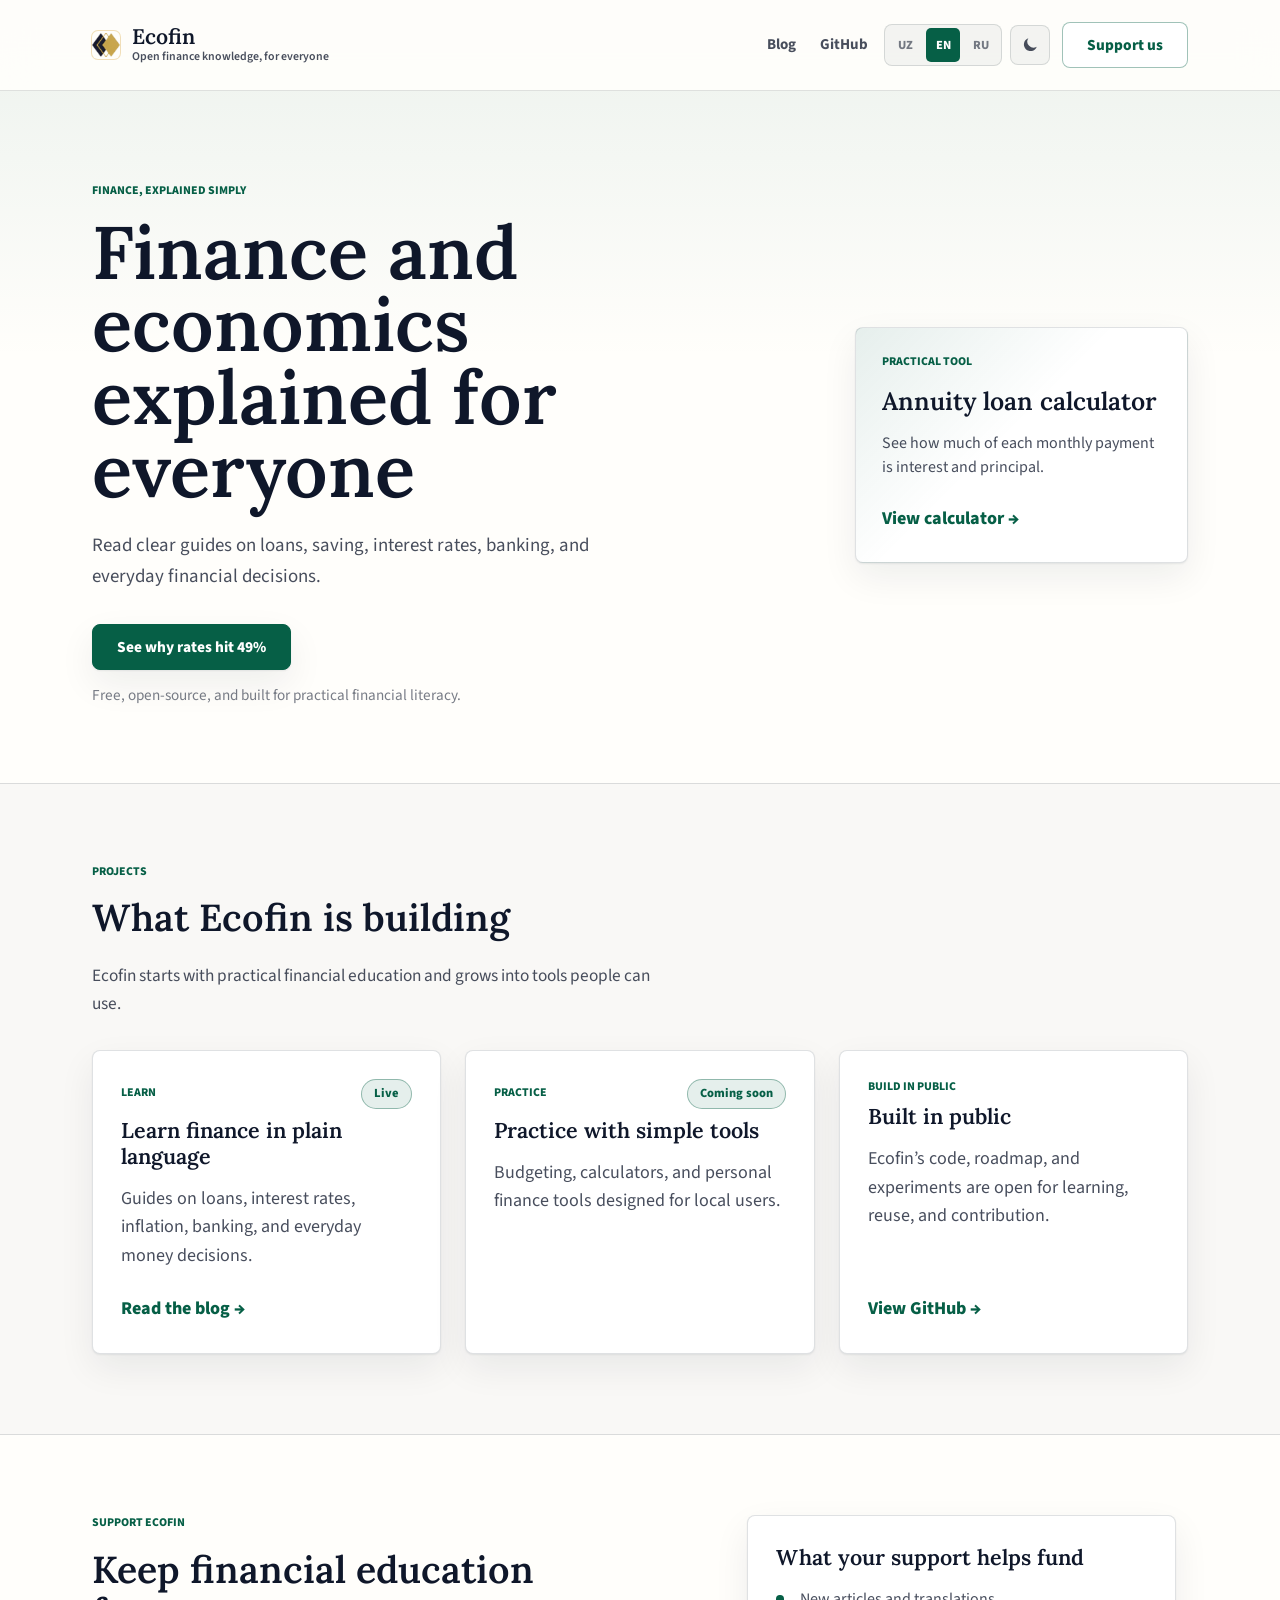
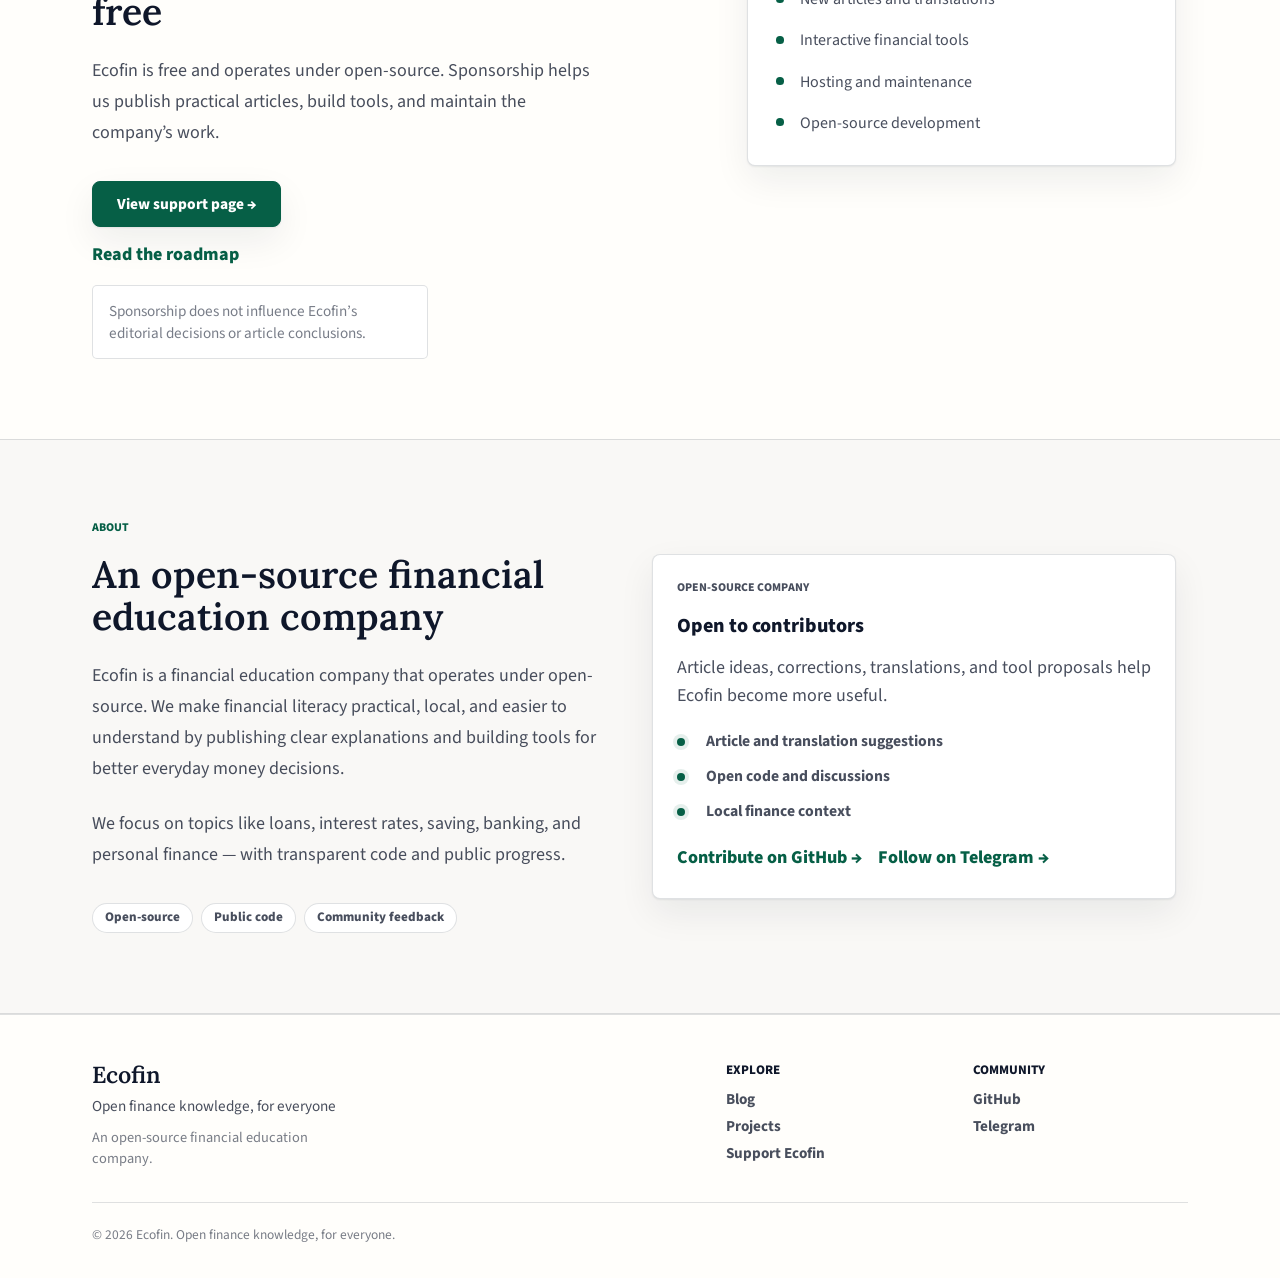
==== commit 2905ce7b: "significant updates" ====
--- a/en/index.html
+++ b/en/index.html
@@ -5,9 +5,9 @@
         <meta name="viewport" content="width=device-width, initial-scale=1.0" />
         <meta name="author" content="Ecofin" />
         <meta name="robots" content="index, follow" />
-        <meta name="description" content="Ecofin is a community-driven open-source project with simple guides on loans, saving, interest rates, banking, and everyday money decisions." />
+        <meta name="description" content="Ecofin is an open-source financial education company with simple guides on loans, saving, interest rates, banking, and everyday money decisions." />
         <meta property="og:title" content="Ecofin - financial literacy in simple language" />
-        <meta property="og:description" content="Ecofin is a community-driven open-source project with simple guides on loans, saving, interest rates, banking, and everyday money decisions." />
+        <meta property="og:description" content="Ecofin is an open-source financial education company with simple guides on loans, saving, interest rates, banking, and everyday money decisions." />
         <meta property="og:type" content="website" />
         <meta property="og:url" content="https://ecofin.uz/en/" />
         <meta property="og:site_name" content="Ecofin" />
@@ -20,7 +20,7 @@
         <meta property="og:image:alt" content="Ecofin - open finance knowledge, for everyone" />
         <meta name="twitter:card" content="summary" />
         <meta name="twitter:title" content="Ecofin - financial literacy in simple language" />
-        <meta name="twitter:description" content="Ecofin is a community-driven open-source project with simple guides on loans, saving, interest rates, banking, and everyday money decisions." />
+        <meta name="twitter:description" content="Ecofin is an open-source financial education company with simple guides on loans, saving, interest rates, banking, and everyday money decisions." />
         <meta name="twitter:image" content="https://ecofin.uz/assets/ecofin-favicon.png" />
         <meta name="twitter:image:alt" content="Ecofin - open finance knowledge, for everyone" />
         <meta name="theme-color" content="#fffefb" />
@@ -71,7 +71,7 @@
                                     "@id": "https://ecofin.uz/en/#website",
                                     "url": "https://ecofin.uz/en/",
                                     "name": "Ecofin",
-                                    "description": "Ecofin is a community-driven open-source project with simple guides on loans, saving, interest rates, banking, and everyday money decisions.",
+                                    "description": "Ecofin is an open-source financial education company with simple guides on loans, saving, interest rates, banking, and everyday money decisions.",
                                     "publisher": {
                                                 "@id": "https://ecofin.uz/#organization"
                                     },
@@ -82,7 +82,7 @@
                                     "@id": "https://ecofin.uz/en/#webpage",
                                     "url": "https://ecofin.uz/en/",
                                     "name": "Financial literacy and simple finance guides | Ecofin",
-                                    "description": "Ecofin is a community-driven open-source project with simple guides on loans, saving, interest rates, banking, and everyday money decisions.",
+                                    "description": "Ecofin is an open-source financial education company with simple guides on loans, saving, interest rates, banking, and everyday money decisions.",
                                     "isPartOf": {
                                                 "@id": "https://ecofin.uz/en/#website"
                                     },
@@ -208,7 +208,7 @@
                         <div class="col-lg-6 section-copy">
                             <p class="section-label">Support Ecofin</p>
                             <h2 id="support-title">Keep financial education free</h2>
-                            <p>Ecofin is free and open-source. Sponsorship helps us publish practical articles, build tools, and maintain the project.</p>
+                            <p>Ecofin is free and operates under open-source. Sponsorship helps us publish practical articles, build tools, and maintain the company’s work.</p>
                             <div class="support-actions">
                                 <a href="/en/support/" class="btn button button-primary">View support page →</a>
                                 <a href="https://github.com/ecofinuz/.github/blob/main/roadmap.md" target="_blank" rel="noopener noreferrer" class="text-link support-direct-link">Read the roadmap</a>
@@ -232,15 +232,15 @@
                     <div class="row g-5 align-items-center">
                         <div class="col-lg-6 section-copy">
                             <p class="section-label">About</p>
-                            <h2 id="about-title">Open financial education, built by the community</h2>
-                            <p>Ecofin is a community-driven open-source project that makes financial literacy practical, local, and easier to understand. We publish clear explanations and build tools that help people make better everyday money decisions.</p>
+                            <h2 id="about-title">An open-source financial education company</h2>
+                            <p>Ecofin is a financial education company that operates under open-source. We make financial literacy practical, local, and easier to understand by publishing clear explanations and building tools for better everyday money decisions.</p>
                             <p>We focus on topics like loans, interest rates, saving, banking, and personal finance — with transparent code and public progress.</p>
                             <div class="about-trust-row"><span>Open-source</span><span>Public code</span><span>Community feedback</span></div>
                         </div>
                         <div class="col-lg-6">
                             <article class="card community-panel">
                                 <div class="card-body">
-                                    <p class="section-label community-label">Community project</p>
+                                    <p class="section-label community-label">Open-source company</p>
                                     <h3>Open to contributors</h3>
                                     <p>Article ideas, corrections, translations, and tool proposals help Ecofin become more useful.</p>
                                     <ul class="community-list"><li>Article and translation suggestions</li><li>Open code and discussions</li><li>Local finance context</li></ul>
@@ -262,7 +262,7 @@
                     <div class="footer-brand-block">
                         <span class="footer-brand">Ecofin</span>
                         <p class="footer-tagline">Open finance knowledge, for everyone</p>
-                        <p class="footer-open-source">An open-source financial education project.</p>
+                        <p class="footer-open-source">An open-source financial education company.</p>
                     </div>
                     <div class="footer-column">
                         <p class="footer-heading">Explore</p>
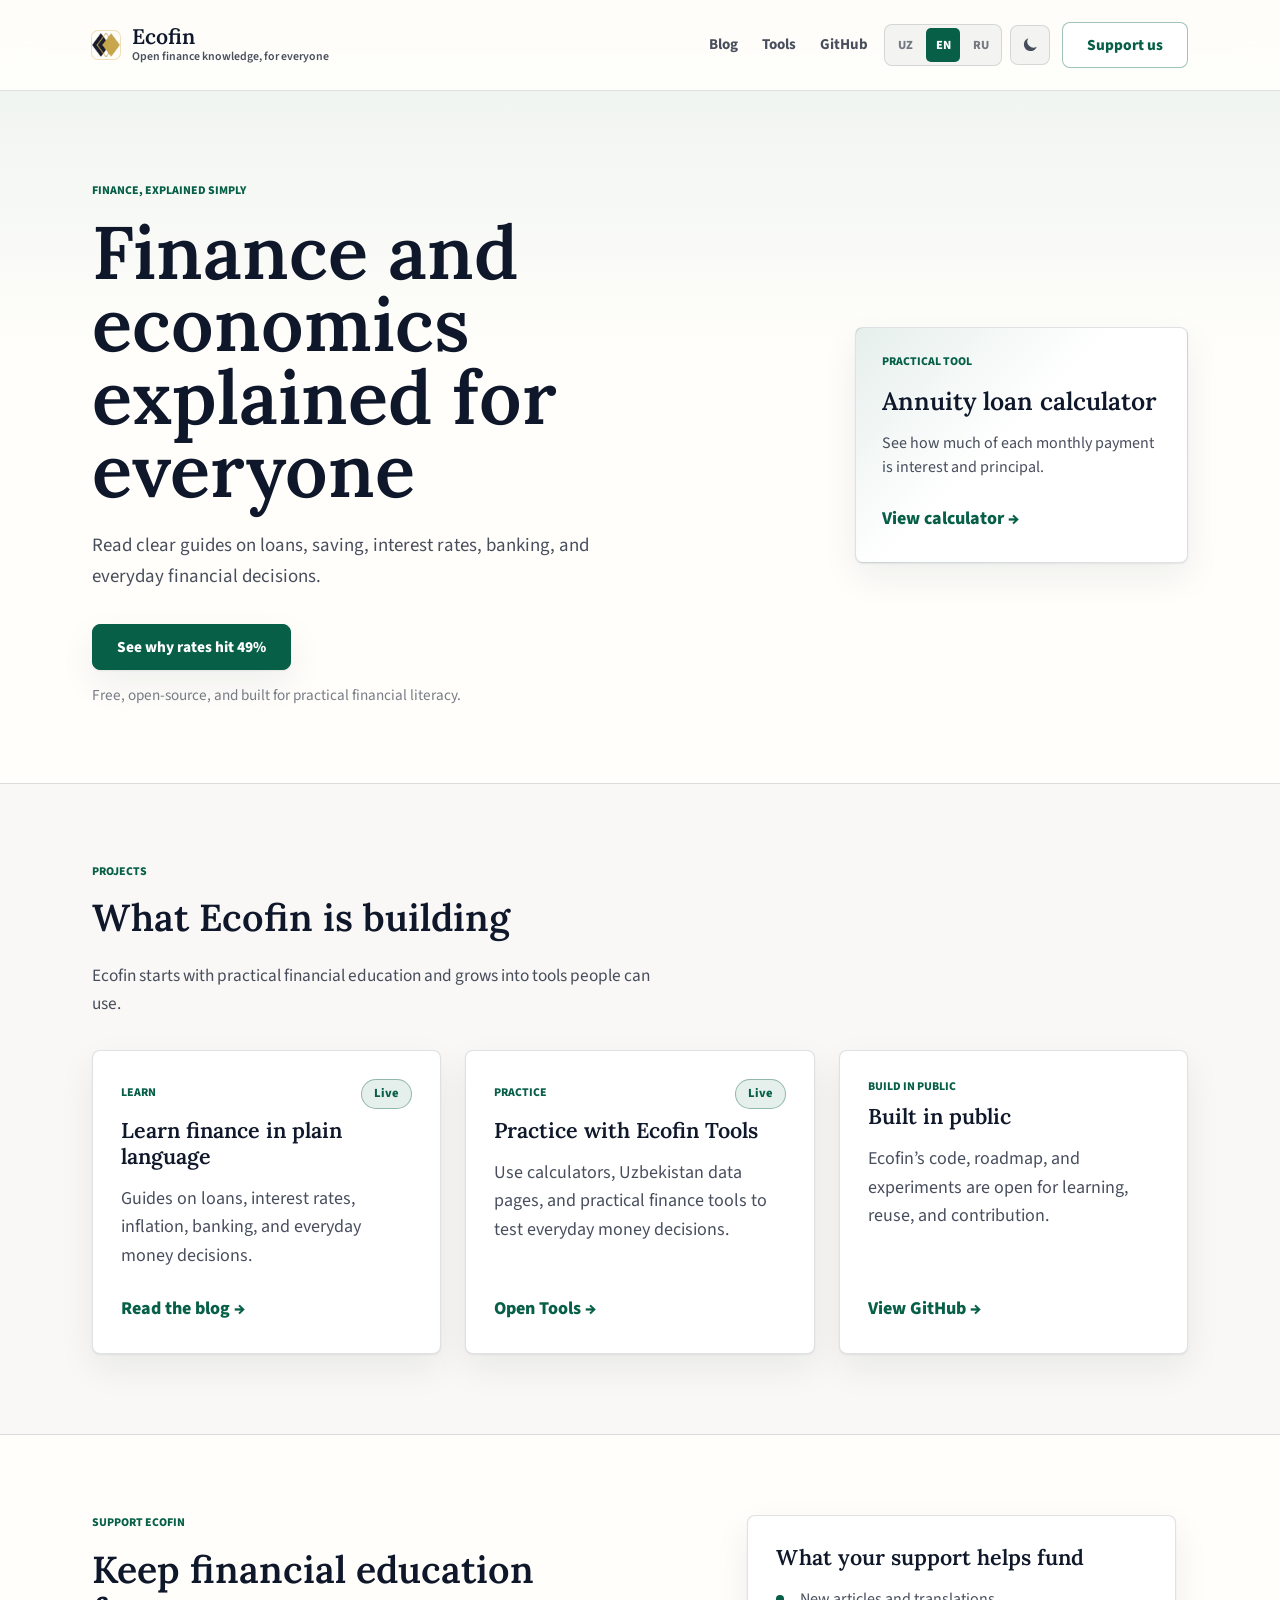
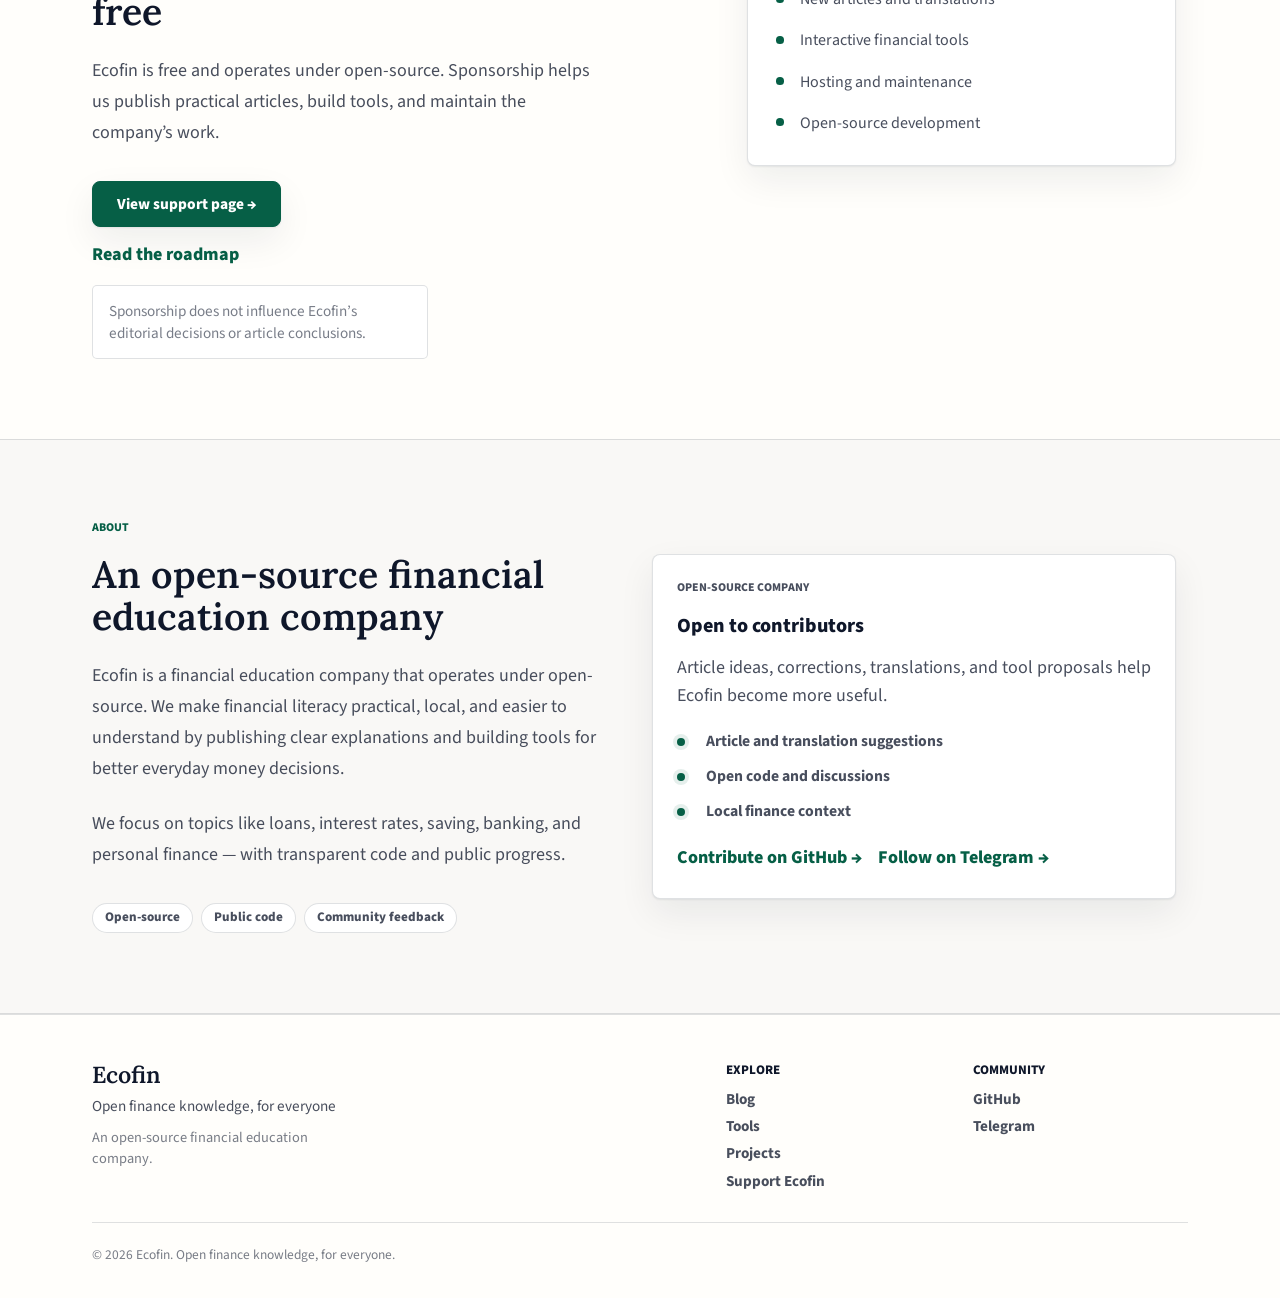
==== commit d0b264ba: "tools reference" ====
--- a/en/index.html
+++ b/en/index.html
@@ -62,6 +62,7 @@
                                                 "height": 128
                                     },
                                     "sameAs": [
+                                                "https://tools.ecofin.uz/",
                                                 "https://github.com/ecofinuz",
                                                 "https://t.me/ecofin_uz"
                                     ]
@@ -119,6 +120,7 @@
                 <div class="collapse navbar-collapse nav-menu" id="primaryNav">
                     <div class="navbar-nav ms-md-auto align-items-md-center gap-md-2">
                         <a href="https://blog.ecofin.uz/en/" class="nav-link">Blog</a>
+                        <a href="https://tools.ecofin.uz/en/" class="nav-link">Tools</a>
                         <a href="https://github.com/ecofinuz" target="_blank" rel="noopener noreferrer" class="nav-link">GitHub</a>
                         <nav class="language-switch btn-group my-3 my-md-0" aria-label="Choose language"><a href="/" class="language-option" hreflang="uz" lang="uz">UZ</a><a href="/en/" class="language-option active" hreflang="en" lang="en" aria-current="page">EN</a><a href="/ru/" class="language-option" hreflang="ru" lang="ru">RU</a></nav>
                         <button class="theme-toggle my-1 my-md-0" type="button" data-theme-toggle aria-label="Toggle color theme" aria-pressed="false">
@@ -148,7 +150,7 @@
                             <p class="label-small">Practical tool</p>
                             <h2 class="hero-start-title">Annuity loan calculator</h2>
                             <p class="hero-start-description">See how much of each monthly payment is interest and principal.</p>
-                            <a href="https://blog.ecofin.uz/en/loan/how-loans-work/#annuity" class="text-link hero-start-link">View calculator →</a>
+                            <a href="https://tools.ecofin.uz/calculators/loan/" class="text-link hero-start-link">View calculator →</a>
                         </article>
                     </div>
                 </div>
@@ -175,15 +177,15 @@
                         </div>
                     </article></div>
                         <div class="col-md-6 col-lg-4 d-flex">
-                    <article class="card info-card project-card project-card--passive">
+                    <article class="card info-card project-card">
                         <div class="card-body">
                             <div class="card-topline">
                                 <p class="eyebrow">Practice</p>
-                                <span class="badge">Coming soon</span>
+                                <span class="badge">Live</span>
                             </div>
-                            <h3>Practice with simple tools</h3>
-                            <p class="project-card-copy">Budgeting, calculators, and personal finance tools designed for local users.</p>
-
+                            <h3>Practice with Ecofin Tools</h3>
+                            <p class="project-card-copy">Use calculators, Uzbekistan data pages, and practical finance tools to test everyday money decisions.</p>
+                            <a href="https://tools.ecofin.uz/en/" class="text-link">Open Tools →</a>
                         </div>
                     </article></div>
                         <div class="col-md-6 col-lg-4 d-flex">
@@ -268,6 +270,7 @@
                         <p class="footer-heading">Explore</p>
                         <nav class="footer-links">
                             <a href="https://blog.ecofin.uz/en/">Blog</a>
+                            <a href="https://tools.ecofin.uz/en/">Tools</a>
                             <a href="#projects">Projects</a>
                             <a href="/en/support/">Support Ecofin</a>
                         </nav>
